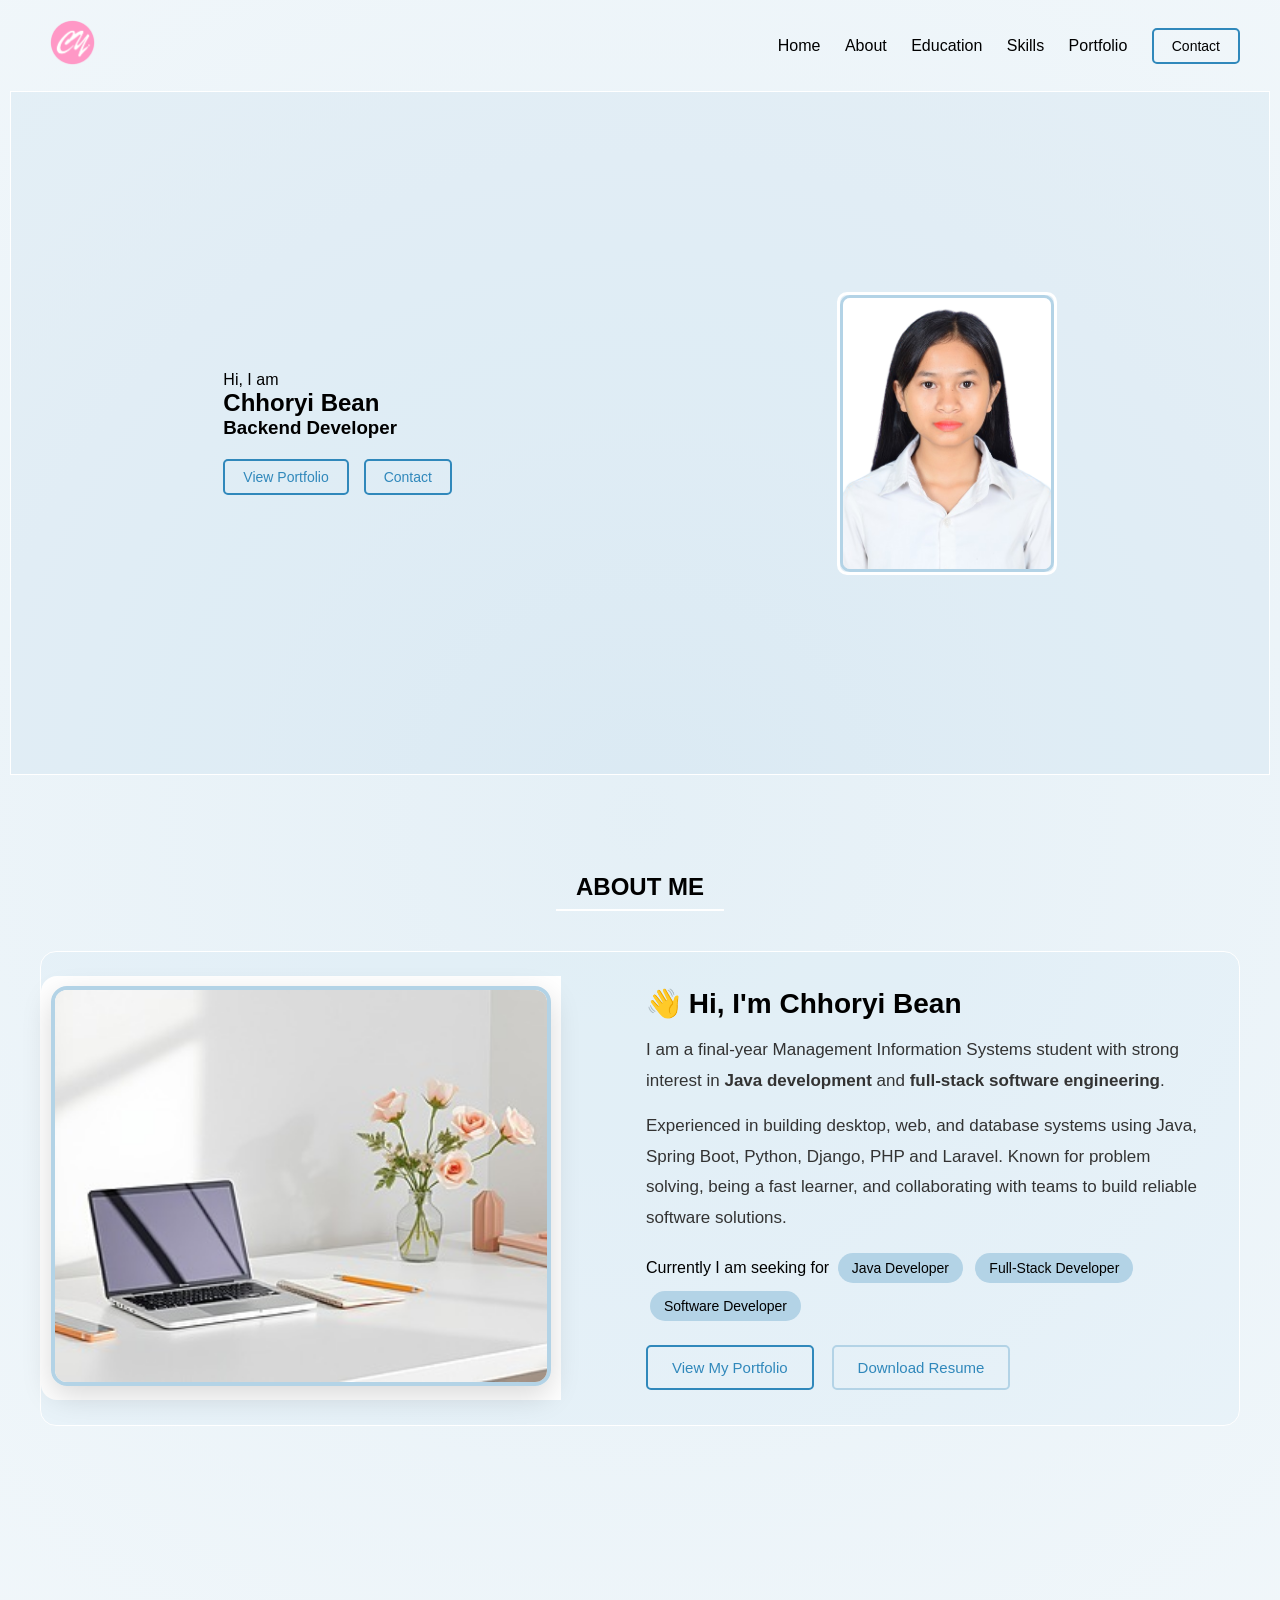
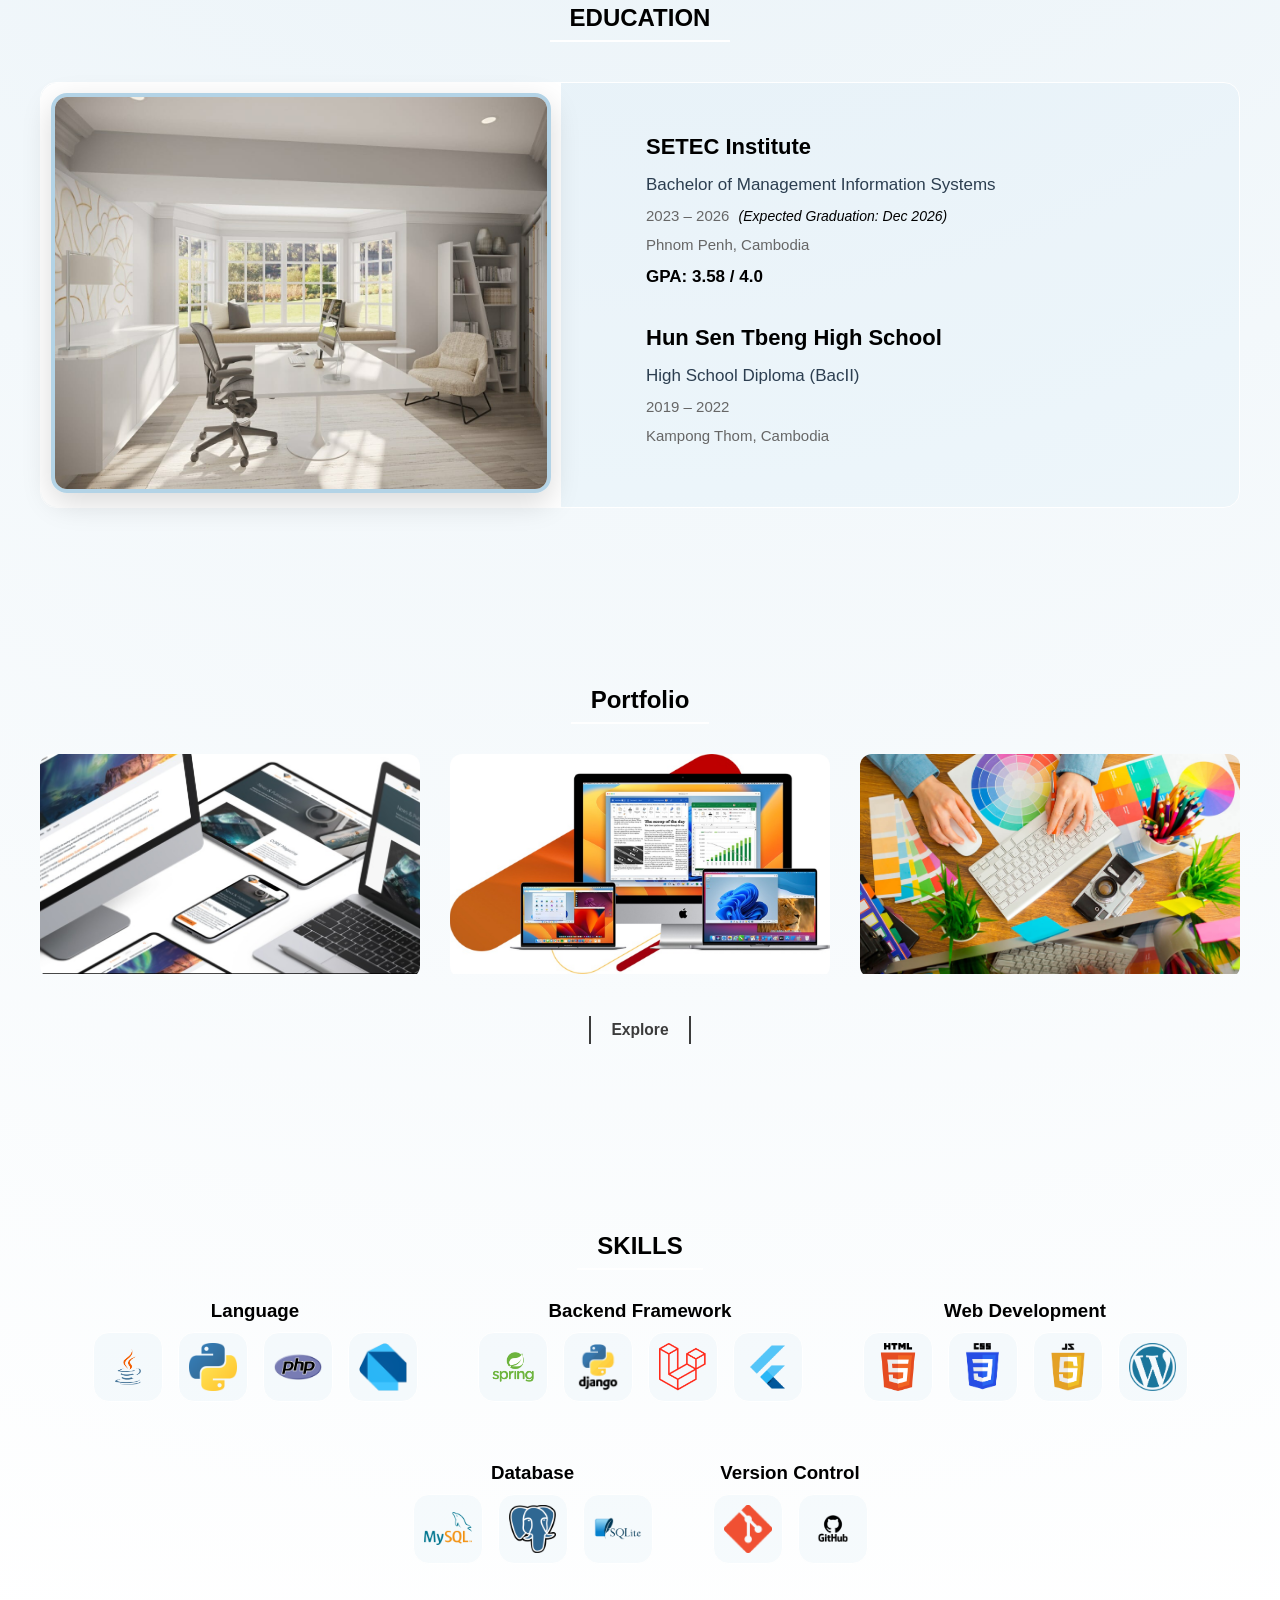
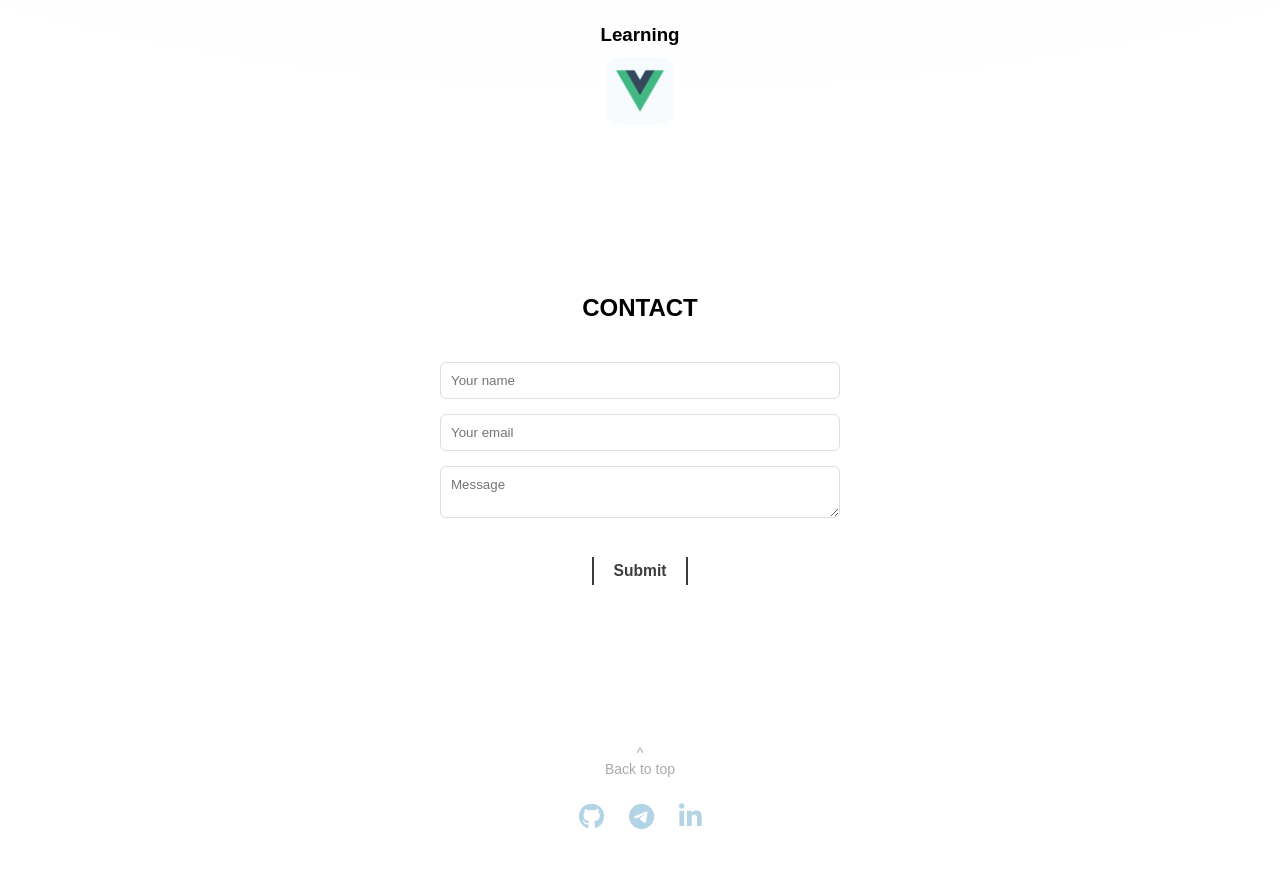
==== index.html @ 0e5c34ea "change title" ====
<!DOCTYPE html>
<html lang="en">
<head>
  <meta charset="UTF-8">
  <meta name="viewport" content="width=device-width, initial-scale=1.0">
  <title>Chhoryi Bean | Portfolio</title>
  <link rel="stylesheet" href="styles/style.css">
  <link rel="stylesheet" href="https://cdnjs.cloudflare.com/ajax/libs/font-awesome/6.5.0/css/all.min.css"/>
  <link rel="preconnect" href="https://fonts.googleapis.com">
  <link rel="preconnect" href="https://fonts.gstatic.com" crossorigin>
  <link href="https://fonts.googleapis.com/css2?family=Inter:wght@100..900&display=swap" rel="stylesheet">
  <link rel="stylesheet" href="styles/loading.css">
  
</head>
<body>
  <div id="loader-overlay">
    <img src="assets/icons/pleasewait.gif" alt="Loading..." class="loader-gif">
  </div>

  <header class="navbar">
    <h2 class="logo"><img src="assets/images/Chhoryi-Logo.png" loading="lazy" alt=""></h2>
    <nav>
      <a href="#home">Home</a>
      <a href="#about">About</a>
      <a href="#edu">Education</a>
      <a href="#skills">Skills</a>
      <a href="#portfolio">Portfolio</a>
      <a href="#contact" class="btn">Contact</a>
    </nav>
  </header>

  <section id="home" class="hero">
    <div class="hero-text">
      <p>Hi, I am</p>
      <h1>Chhoryi Bean</h1>
      <h3>Backend Developer</h3>
      <div class="hero-buttons">
        <a href="#portfolio" class="btn">View Portfolio</a>
        <a href="#contact" class="btn">Contact</a>
      </div>
    </div>

    <div class="hero-img">
      <img src="assets/images/Chhoryi.png" alt="Profile">
    </div>
  </section>

  <div class="section" id="about">
    <h2 class="section-title">ABOUT ME</h2>
    <div class="about-container">
      <div class="about-layout">
        <div class="about-photo">
          <img src="assets/images/about_me.jpg" alt="Chhoryi Bean">
        </div>

        <div class="about-intro-card">
          <div class="about-intro-content">
            <h3 class="about-greeting">👋 Hi, I'm Chhoryi Bean</h3>
          </div>

          <div class="about-description-card">
            <p class="about-text">
              I am a final-year Management Information Systems student with strong interest in
              <strong>Java development</strong> and <strong>full-stack software engineering</strong>.
            </p>

            <p class="about-text">
              Experienced in building desktop, web, and database systems using Java, Spring Boot, Python, Django, PHP and Laravel.
              Known for problem solving, being a fast learner, and collaborating with teams to build reliable software solutions.
            </p>

            <p class="about-status">
              Currently I am seeking for
              <span class="status-badge">Java Developer</span>
              <span class="status-badge">Full-Stack Developer</span>
              <span class="status-badge">Software Developer</span>
            </p>
          </div>

          <div class="about-cta">
            <div class="cta-buttons">
              <a href="#portfolio" class="btn about-btn">View My Portfolio</a>
              <a href="assets/Bean_Chhoryi.pdf" download="Chhoryi_Resume.pdf" class="btn about-btn btn-outline"> Download Resume </a>
            </div>
          </div>
        </div>

      </div>

    </div>
  </div>

  <div class="section" id="edu">
    <h2 class="section-title">EDUCATION</h2>
    <div class="edu-container">
      <div class="edu-layout">
        <div class="about-photo">
          <img src="assets/images/about.jpg" alt="Chhoryi Bean">
        </div>

        <div class="edu-intro-card">
          <div class="edu-description-card">
            <h3 class="edu-institution">SETEC Institute</h3>
            <p class="edu-degree">Bachelor of Management Information Systems</p>
            <p class="edu-dates">2023 – 2026 <span class="edu-note">(Expected Graduation: Dec 2026)</span></p>
            <p class="edu-location">Phnom Penh, Cambodia</p>
            <p class="edu-gpa">GPA: 3.58 / 4.0</p>
          </div>

          <div class="edu-description-card second-card">
            <h3 class="edu-institution">Hun Sen Tbeng High School</h3>
            <p class="edu-degree">High School Diploma (BacII)</p>
            <p class="edu-dates">2019 – 2022</p>
            <p class="edu-location">Kampong Thom, Cambodia</p>
          </div>
        </div>
      </div>
    </div>
  </div>

  <div class="section" id="portfolio">
    <h2 class="section-title">Portfolio</h2>
    <div class="work-grid">
      <a href="pages/portfolio.html" class="work-card">
        <img src="assets/images/projects/work1.jpg" alt="Project 1">
        <div class="work-overlay">
          <h3>Web Application</h3>
        </div>
      </a>

      <a href="pages/portfolio.html" class="work-card">
        <img src="assets/images/projects/work2.jpg" alt="Project 1">
        <div class="work-overlay">
          <h3>Desktop Application</h3>
        </div>
      </a>

      <a href="pages/portfolio.html" class="work-card">
        <img src="assets/images/projects/work3.jpg" alt="Project 1">
        <div class="work-overlay">
          <h3>Other</h3>
        </div>
      </a>
    </div>
    <br>
    <a href="pages/portfolio.html" style="text-decoration: none;">
      <button type="submit" class="btn-submit"><h3>Explore</h3></button>
    </a>
  </div>

  <div class="section" id="skills">
    <h2 class="section-title">SKILLS</h2>
    <div class="skills-triangle">
      <div class="skills-row top-row">
        <div class="skill-block">
          <h3>Language</h3>
          <div class="skill-icons">
            <img src="assets/logo/java.png" loading="lazy" alt="">
            <img src="assets/logo/python.png" loading="lazy" alt="">
            <img src="assets/logo/php.png" loading="lazy" alt="">
            <img src="assets/logo/dart.png" loading="lazy" alt="">
          </div>
        </div>
        
        <div class="skill-block">
          <h3>Backend Framework</h3>
          <div class="skill-icons">
            <img src="assets/logo/spring.png" loading="lazy" alt="">
            <img src="assets/logo/django-logo.png" loading="lazy" alt="">
            <img src="assets/logo/laravel.png" loading="lazy" alt="">
            <img src="assets/logo/flutter.png" loading="lazy" alt="">
          </div>
        </div>
        <div class="skill-block">
          <h3>Web Development</h3>
          <div class="skill-icons">
            <img src="assets/logo/html.png" loading="lazy" alt="">
            <img src="assets/logo/css.png" loading="lazy" alt="">
            <img src="assets/logo/js.png" loading="lazy" alt="">
            <img src="assets/logo/WordPress.png" loading="lazy" alt="">
          </div>
        </div>
      </div>

      <!-- Bottom row -->
      <div class="skills-row bottom-row">
        <div class="skill-block">
          <h3>Database</h3>
          <div class="skill-icons">
            <img src="assets/logo/mysql.png" loading="lazy" alt="">
            <img src="assets/logo/postgresql.png" loading="lazy" alt="">
            <img src="assets/logo/sqllite.png" loading="lazy" alt="">
          </div>
        </div>
        <div class="skill-block">
          <h3>Version Control</h3>
          <div class="skill-icons">
            <img src="assets/logo/git.png" loading="lazy" alt="">
            <img src="assets/logo/GitHub-Logo.png" loading="lazy" alt="">
          </div>
        </div>
      </div>

      <!-- Learning row -->
      <div class="skills-row learning-row">
        <div class="skill-block">
          <h3>Learning</h3>
          <div class="skill-icons">
            <img src="assets/logo/vue.png" alt="Learning">
          </div>
        </div>
      </div>
    </div>
  </div>


  <div class="section" id="contact">
    <h2 class="section-title">CONTACT</h2>
    <form class="contact-form" 
      action="https://formspree.io/f/mvzwzayz"
      method="POST">

      <input type="text" name="name" placeholder="Your name" required>

      <input type="email" name="email" placeholder="Your email" required>

      <textarea name="message" placeholder="Message" required></textarea>

      <button type="submit" class="btn-submit"><h3>Submit</h3></button>

    </form>
  </div>


  <footer class="footer">
    <a href="#home" class="back-top">
      ^ <br>
      <span>Back to top</span>
    </a>
    <div class="socials">
      <a href="https://github.com/beanchhoryi" target="_blank"><i class="fab fa-github"></i></a>
      <a href="https://t.me/chhoryi_bean" target="_blank"><i class="fab fa-telegram"></i></a>
      <a href="https://www.linkedin.com/in/bean-chhoryi-962035348/" target="_blank"><i class="fab fa-linkedin-in"></i></a>
    </div>
  </footer>

<script src="scripts/script.js"></script>
<script src="scripts/loading.js"></script>
</body>
</html>
---- styles/style.css ----
* {
  margin: 0;
  padding: 0;
  box-sizing: border-box;
  font-family: Arial, sans-serif;
}

body {
  background:
    radial-gradient(
    circle at 50% 20%,
    rgba(179,211,230,0.35) 0%,
    rgba(179,211,230,0.15) 40%,
    white 75%
  );
  color: black;
}

html {
  scroll-behavior: smooth;
}

.logo img{
  margin: 10px;
  width: 45px;
}

.navbar {
  display: flex;
  justify-content: space-between;
  padding: 10px 40px;
  align-items: center;
  padding-bottom: 0px;
}

.navbar a {
  margin-left: 20px;
  color: black; 
  text-decoration: none;
  font-weight: 500;
}

.btn {
  border: 1px solid #b3d3e6;
  padding: 6px 14px;
  color: #4e9ac6;
}

.btn:hover{
  background:#b3d3e6;
  color:white;
}

.hero {
  display: flex;
  justify-content: space-around;
  align-items: center;
  height: 76vh;
  background: #b3d3e6;
  margin: 10px;
  padding: 20px;
  background: rgba(179, 211, 230, 0.2);
  border: 1px solid white;
}

.hero-buttons{
  margin-top: 20px;
  display: flex;
  gap: 15px;
  align-items: center;
}

.btn{
  border: 2px solid #3088bb;
  color: #3088bb;
  padding: 8px 18px;
  text-decoration: none;
  border-radius: 5px;
  display: inline-block;
  font-size: 14px;
  transition: 0.25s;
}

.btn:hover{
  background: #3088bb;
  color: white;
}

.hero-img {
  width: 220px;
  height: 283px;
  border: 3px solid white;
  border-radius: 10px;
  overflow: hidden;
}

.hero-img img {
  width: 100%;
  height: 100%;
  border-radius: 10px;
  border: 3px solid #b3d3e6;
  object-fit: cover;
}

.section {
  padding: 80px 40px;
  text-align: center;
  color: black;
}

.section-title {
  border-bottom: 2px solid white;
  display: inline-block;
  padding: 8px 20px;
  margin-bottom: 30px;
}

.section-text {
  font-size: 20px;
  font-family: 'Inter', sans-serif;
  line-height: 1.8;
  word-spacing: 4px;
  margin-top: 30px;
  margin-bottom: 30px;
}



/*  ================================================= Portfolio Section ========================================== */

.work-grid {
  display: grid;
  grid-template-columns: repeat(3, 1fr);
  gap: 30px;
}

.work-card {
  position: relative;
  overflow: hidden;
  border-radius: 12px;
  cursor: pointer;
  display: block;
  text-decoration: none;
  color: inherit;
}

.work-card img {
  width: 100%;
  height: 220px;
  object-fit: cover;
  transition: opacity 0.3s ease;
}

.work-overlay {
  position: absolute;
  inset: 0;
  background: rgba(0, 0, 0, 0.55);
  display: flex;
  align-items: center;
  justify-content: center;
  opacity: 0;
  transition: opacity 0.3s ease;
}

.work-overlay h3 {
  color: #fff;
  font-size: 20px;
  letter-spacing: 1px;
}

.work-card:hover img {
  opacity: 0.4;
}

.work-card:hover .work-overlay {
  opacity: 1;
}

@media (max-width: 768px) {
  .work-grid {
    grid-template-columns: 1fr;
  }
}



/* ============================================= Skill Section ====================================== */

.skills-triangle {
  display: flex;
  flex-direction: column;
  align-items: center;
  gap: 60px;
}

.skills-row {
  display: flex;
  justify-content: center;
  gap: 60px;
}

.skill-block {
  display: flex;
  flex-direction: column;
  align-items: center;
}

.skill-block h4 {
  margin-bottom: 10px;
}

.skill-icons {
  display: flex;
  gap: 15px;
  justify-content: center;
}

.skill-icons img {
  width: 70px;
  height: 70px;
  object-fit: contain;
  padding: 10px;
  background: rgba(179, 211, 230, 0.1);
  border-radius: 16px;
  border: 1px solid white;
  margin-top: 10px;
}



/* =============================================== Contact Section ======================================*/

.contact-form {
  max-width: 400px;
  margin-left: 0;
  text-align: center;
  margin: auto;
}

.contact-form input,
.contact-form textarea {
  width: 100%;
  margin-bottom: 15px;
  padding: 10px;
  border: 1px solid #ddd;
  border-radius: 6px;
}

.btn-submit{
  border-left: 2px solid rgb(60, 60, 60);
  border-right: 2px solid rgb(60, 60, 60);
  padding: 5px 20px;
  margin: 20px auto;
  display: block;
}

button{
  color: rgb(60, 60, 60);
  border: none;
  background-color: transparent;
  cursor: pointer;
}



/* ========================================== Footer Section ===================================== */

.footer {
  padding: 60px 20px;
  text-align: center;
  background: transparent;
  display: flex;
  flex-direction: column;
  align-items: center;
  gap: 25px;
}

.back-top {
  color: #aaa;
  text-decoration: none;
  font-size: 14px;
}

.socials {
  display: flex;
  gap: 25px;
}

.socials a {
  color: #b3d3e6;
  font-size: 26px;
  transition: color 0.3s ease;
}

.socials a:hover {
  color: #007bff;
}

/* MOBILE */
@media (max-width: 768px){

  .navbar{
    flex-direction: column;
    gap: 10px;
  }

  .navbar nav{
    display:flex;
    flex-wrap:wrap;
    justify-content:center;
    gap:10px;
  }

  .hero{
    flex-direction: column;
    text-align: center;
    height: auto;
    gap: 30px;
  }

  .hero-img{
    width: 180px;
    height: 230px;
  }

  .hero-buttons{
    justify-content:center;
  }

  .section{
    padding:60px 20px;
  }

  .skills-row{
    flex-direction: column;
    gap:40px;
  }

  .skill-icons img{
    width:55px;
    height:55px;
  }

  .work-grid{
    grid-template-columns: 1fr;
  }

}




/* =================================================== About Section ===================================== */
.about-layout{
  display:flex;
  align-items:center;
  justify-content:space-around;
  gap:50px;
  width:100%;
  margin:10px auto;
  background: rgba(179, 211, 230, 0.1);
  border-radius: 16px;
  border: 1px solid white;
}

.about-photo{
  padding: 10px;
  background-color: white;
  border-radius: 16px 0 0 16px;
}

.about-photo img{
  width:500px;
  height:400px;
  object-fit:cover;
  border-radius:16px;
  border:4px solid #b3d3e6;
  box-shadow:0 10px 30px rgba(0,0,0,0.15);
}

.about-intro-card{
  padding:35px;
  width:100%;
  text-align:left;
}

.about-greeting{
  font-size:28px;
  font-weight:600;
  margin-bottom:15px;
}

.about-text{
  font-size:17px;
  line-height:1.8;
  margin-bottom:15px;
  color:#333;
}

.about-status{
  font-size:16px;
  margin-top:10px;
}

.status-badge{
  display:inline-block;
  background:#b3d3e6;
  color:black;
  padding:7px 14px;
  border-radius:20px;
  font-size:14px;
  margin:4px;
}

.cta-buttons{
  margin-top:20px;
  display:flex;
  gap:18px;
}

.about-btn{
  padding:12px 24px;
  font-size:15px;
}

.btn-outline{
  background:transparent;
  border:2px solid #b3d3e6;
}

@media (max-width:768px){

  .about-layout{
    flex-direction:column;
  }

  .about-photo{
    display:none;
  }

  .about-intro-card{
    padding:35px;
    max-width:650px;
  }
}



/* ============================================ Education ===================================== */
.edu-layout {
  display: flex;
  align-items: center;
  justify-content: space-around;
  gap: 50px;
  width: 100%;
  margin: 10px auto;
  background: rgba(179, 211, 230, 0.1);
  border-radius: 16px;
  border: 1px solid white;
}

.edu-intro-card {
  padding: 35px;
  width: 100%;
  text-align: left;
}

.edu-description-card {
  margin-bottom: 35px;
}

.edu-description-card.second-card {
  margin-bottom: 0;
}

.edu-institution {
  color:  black;
  font-size: 22px;
  margin-bottom: 12px;
  font-weight: 600;
}

.edu-degree {
  font-size: 17px;
  font-weight: 500;
  color: #2c3e50;
  margin-bottom: 8px;
  line-height: 1.5;
}

.edu-dates {
  font-size: 15px;
  color: #666;
  margin-bottom: 6px;
  line-height: 1.5;
}

.edu-note {
  color: black;
  font-style: italic;
  font-size: 14px;
  margin-left: 5px;
}

.edu-location {
  font-size: 15px;
  color: #666;
  margin-bottom: 8px;
  line-height: 1.5;
}

.edu-gpa {
  font-size: 17px;
  font-weight: 600;
  color: black;
  margin-bottom: 0;
  line-height: 1.5;
}
---- styles/loading.css ----
#loader-overlay{
  position: fixed;
  top: 0;
  left: 0;
  width: 100%;
  height: 100%;
  background: rgba(0,0,0,0.4);
  backdrop-filter: blur(3px);
  display: flex;
  justify-content: center;
  align-items: center;
  z-index: 9999;
  transition: opacity 0.5s ease;
}

.loader-gif{
  width: 240px;
  mix-blend-mode: multiply;
}
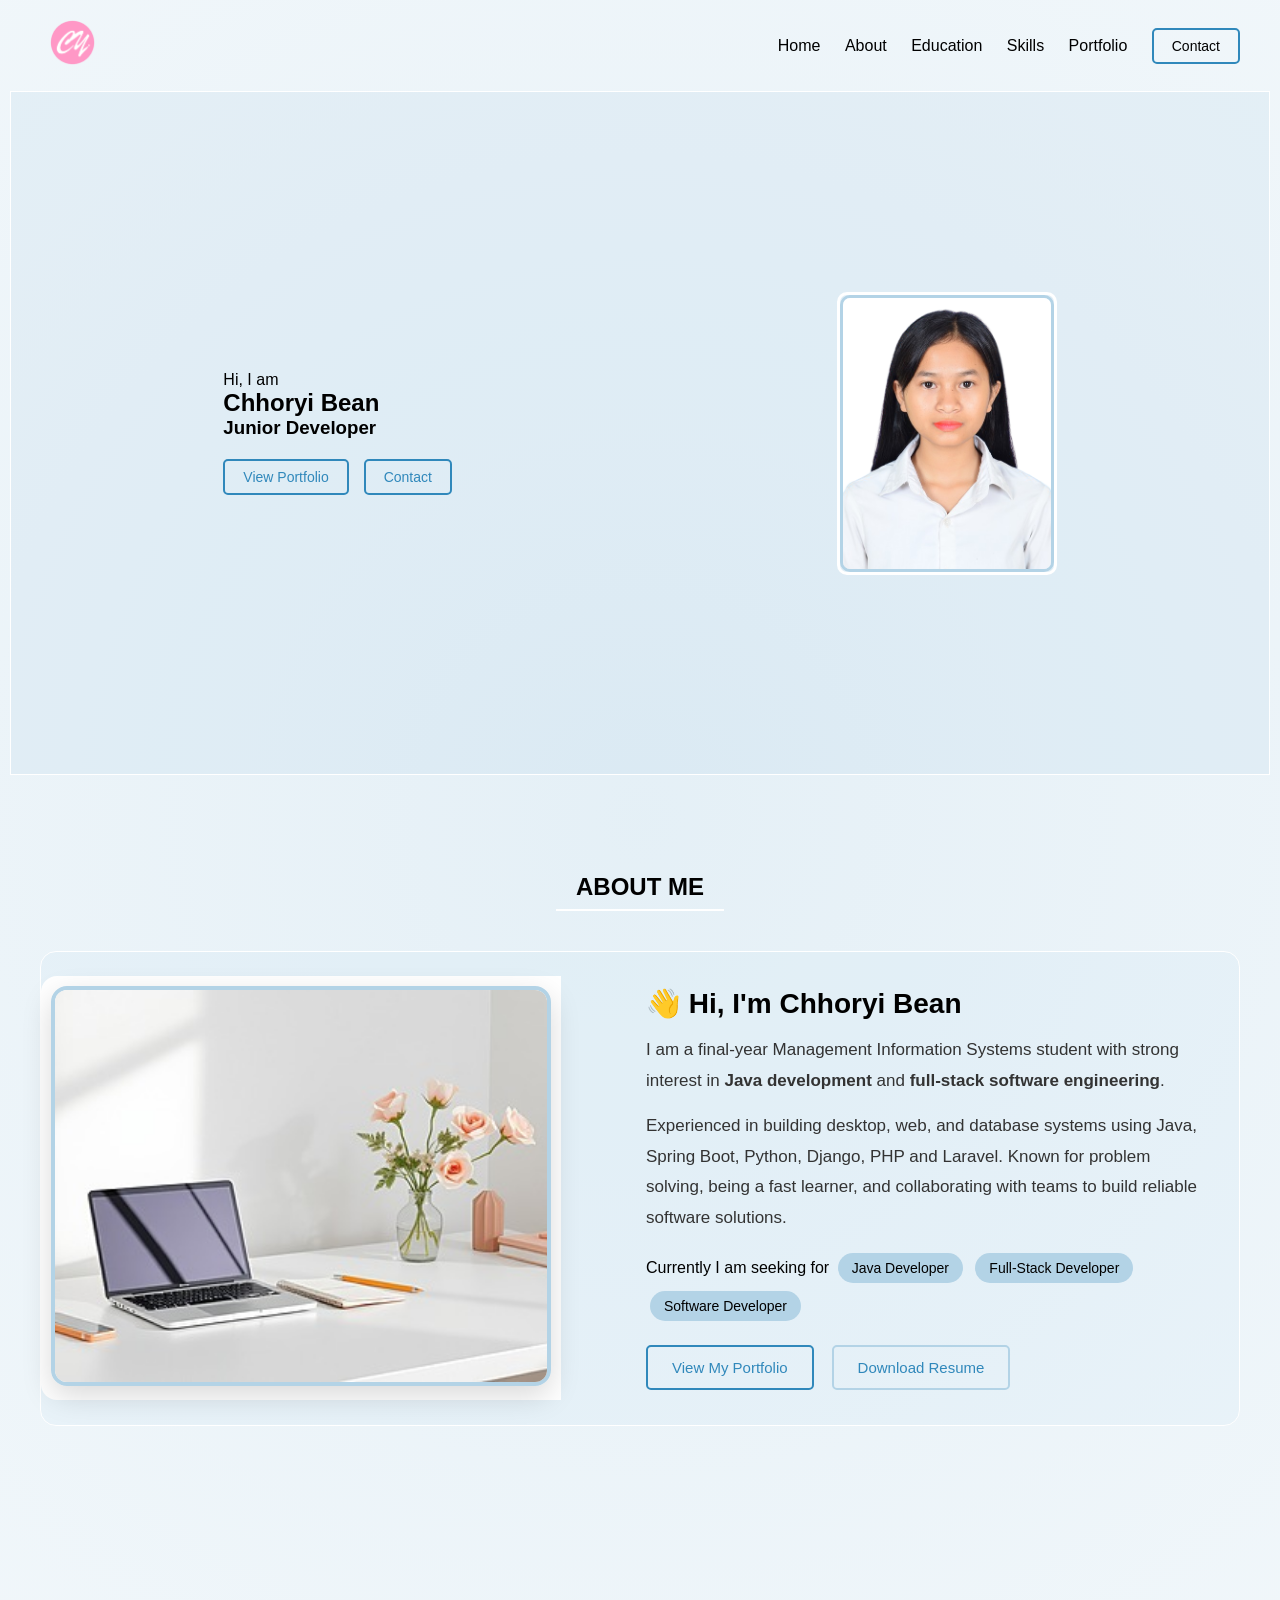
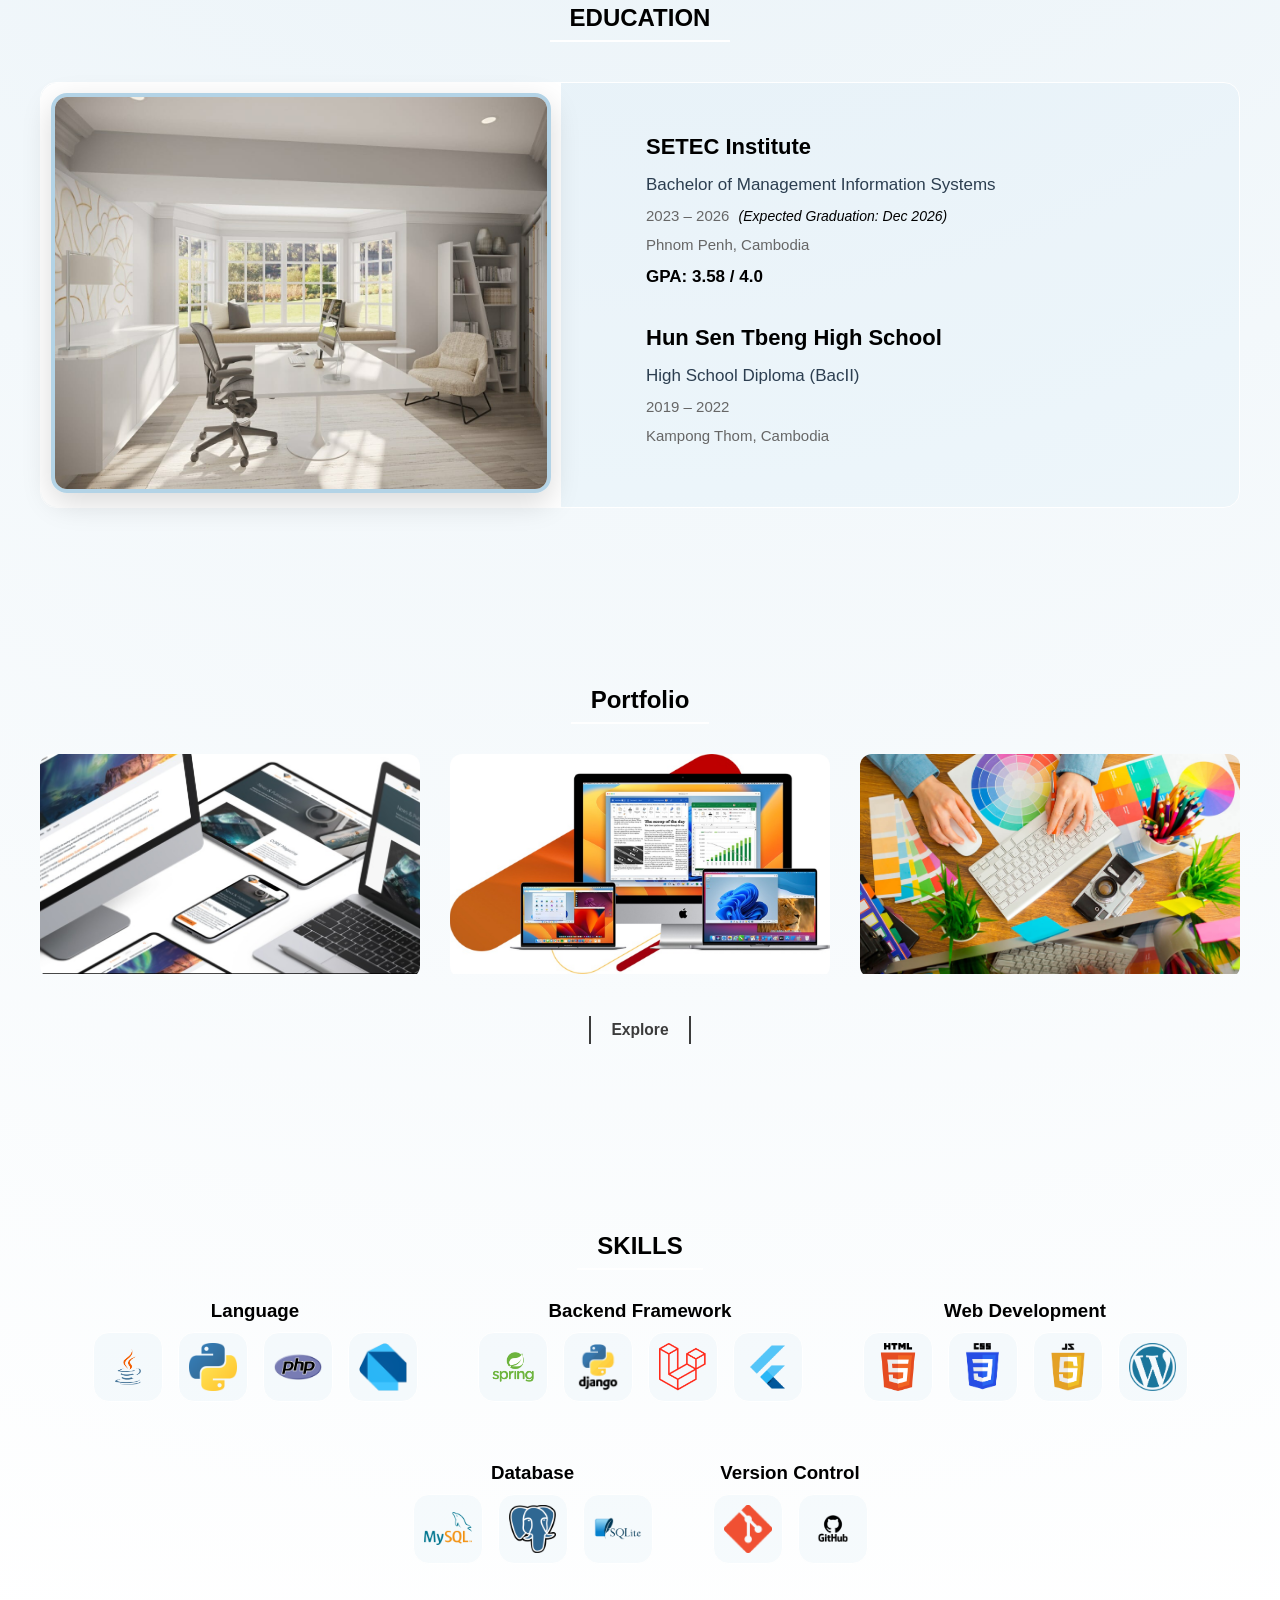
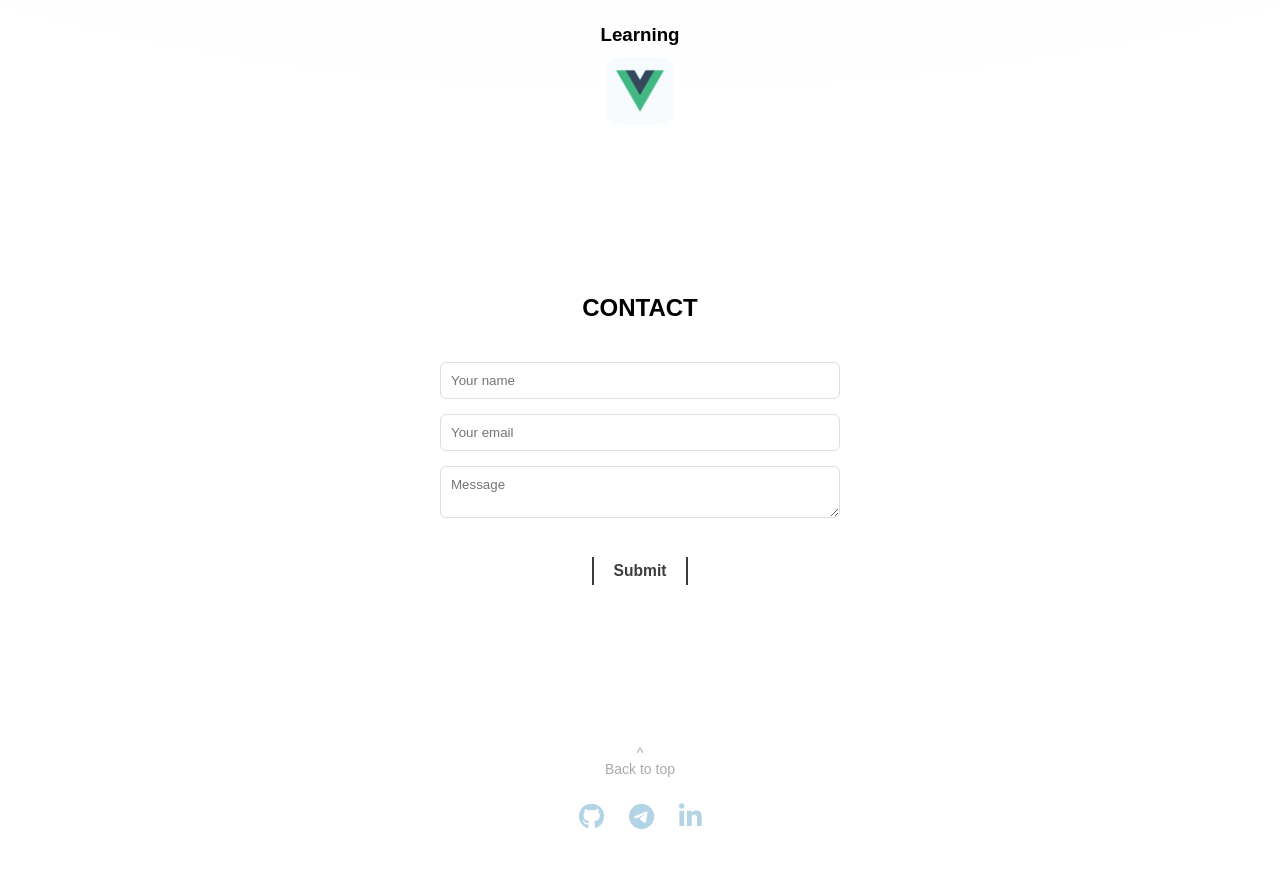
==== commit 10c179fe: "change title 002" ====
--- a/index.html
+++ b/index.html
@@ -33,7 +33,7 @@
     <div class="hero-text">
       <p>Hi, I am</p>
       <h1>Chhoryi Bean</h1>
-      <h3>Backend Developer</h3>
+      <h3>Junior Developer</h3>
       <div class="hero-buttons">
         <a href="#portfolio" class="btn">View Portfolio</a>
         <a href="#contact" class="btn">Contact</a>
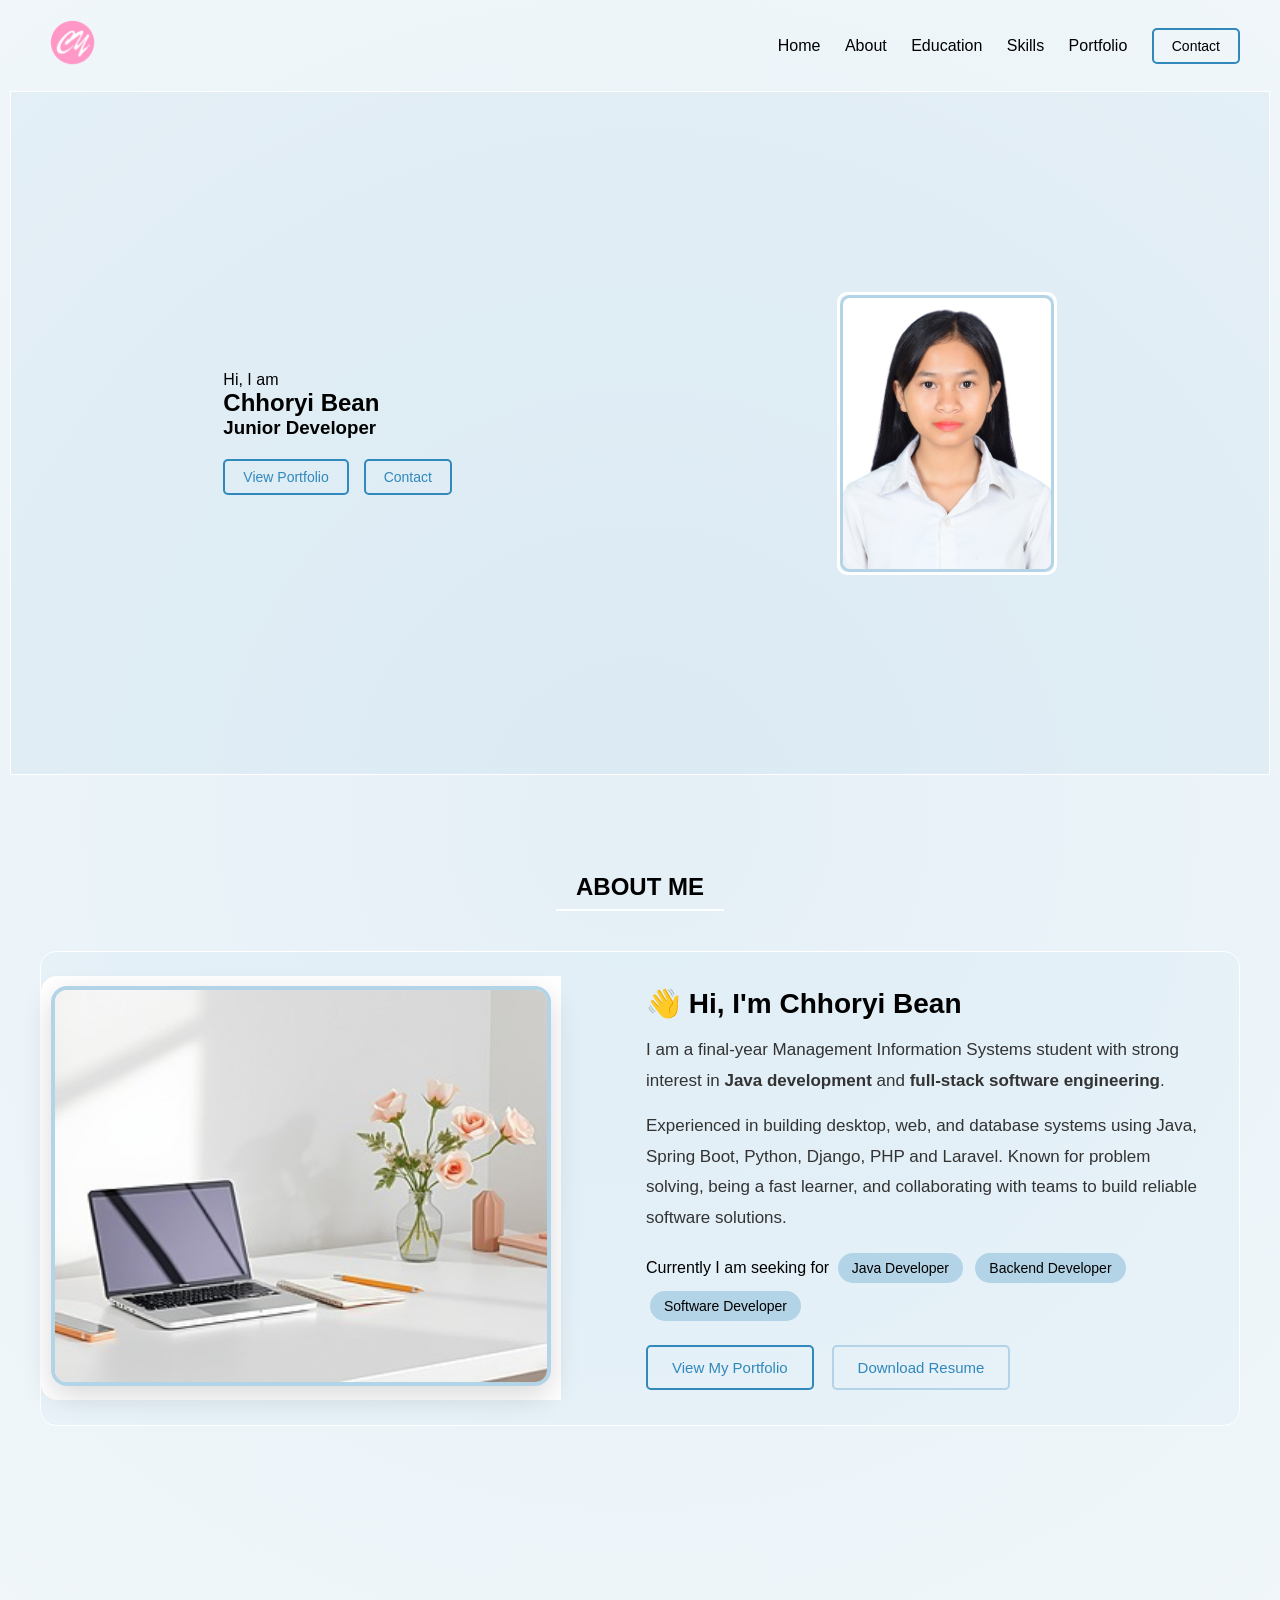
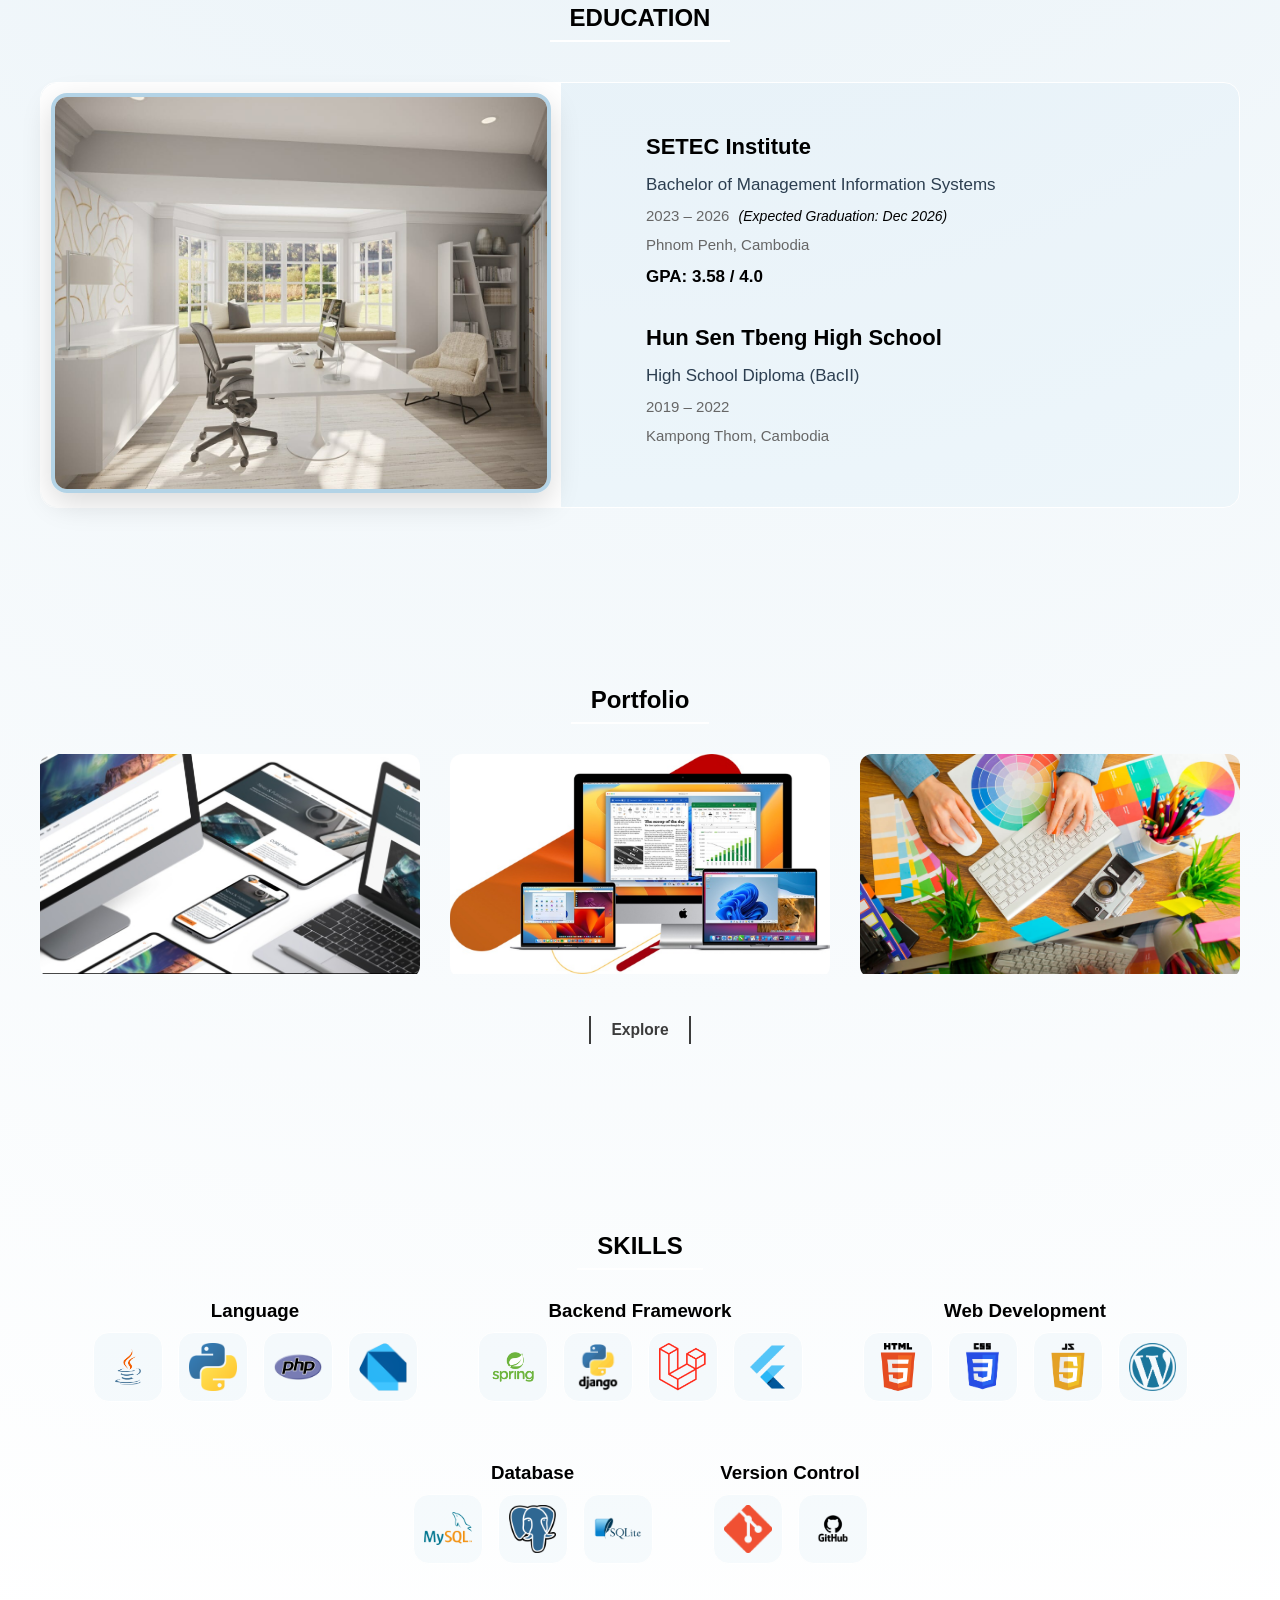
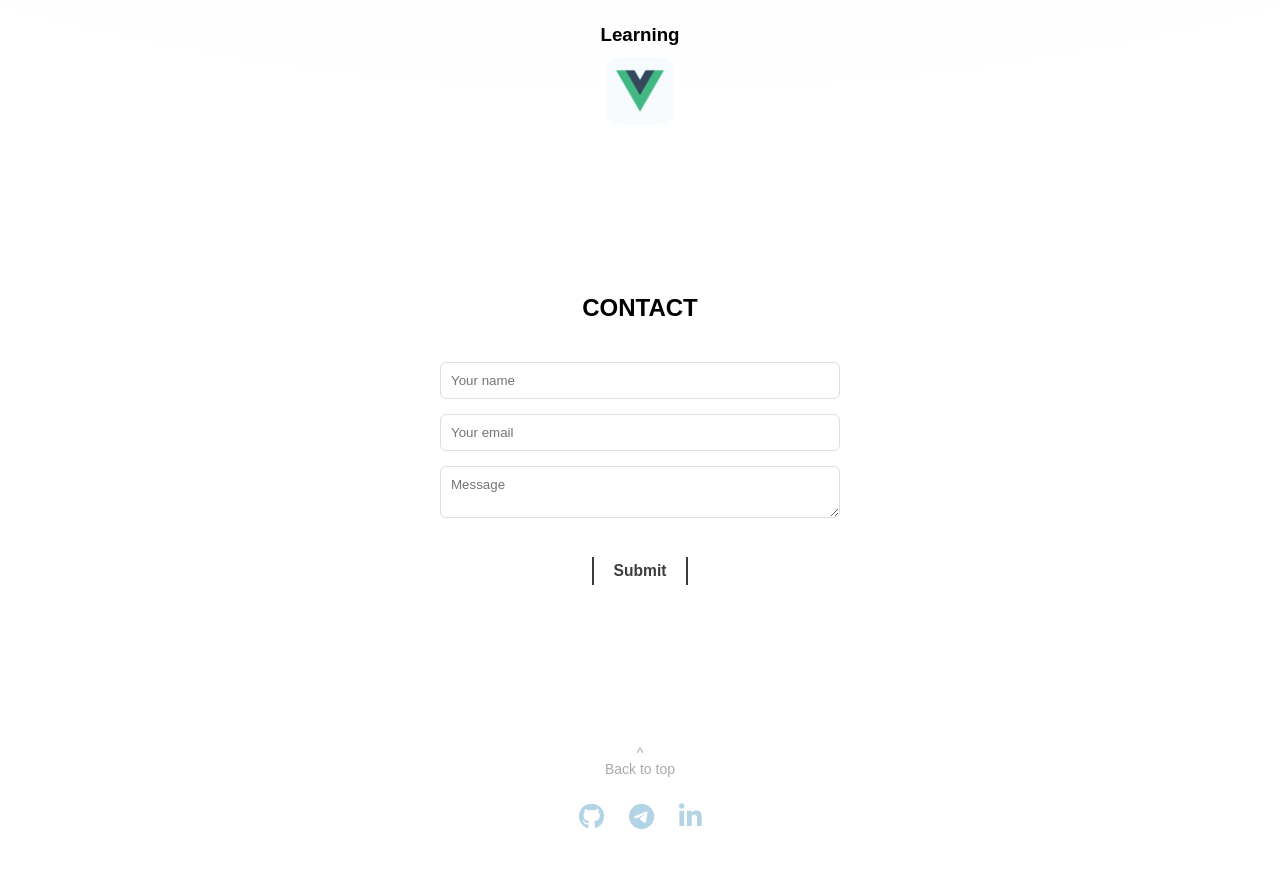
==== commit fd215afe: "change title 004" ====
--- a/index.html
+++ b/index.html
@@ -72,7 +72,7 @@
             <p class="about-status">
               Currently I am seeking for
               <span class="status-badge">Java Developer</span>
-              <span class="status-badge">Full-Stack Developer</span>
+              <span class="status-badge">Backend Developer</span>
               <span class="status-badge">Software Developer</span>
             </p>
           </div>
@@ -80,7 +80,7 @@
           <div class="about-cta">
             <div class="cta-buttons">
               <a href="#portfolio" class="btn about-btn">View My Portfolio</a>
-              <a href="assets/Bean_Chhoryi.pdf" download="Chhoryi_Resume.pdf" class="btn about-btn btn-outline"> Download Resume </a>
+              <a href="assets/Bean-Chhoryi.pdf" download="Chhoryi_Resume.pdf" class="btn about-btn btn-outline"> Download Resume </a>
             </div>
           </div>
         </div>
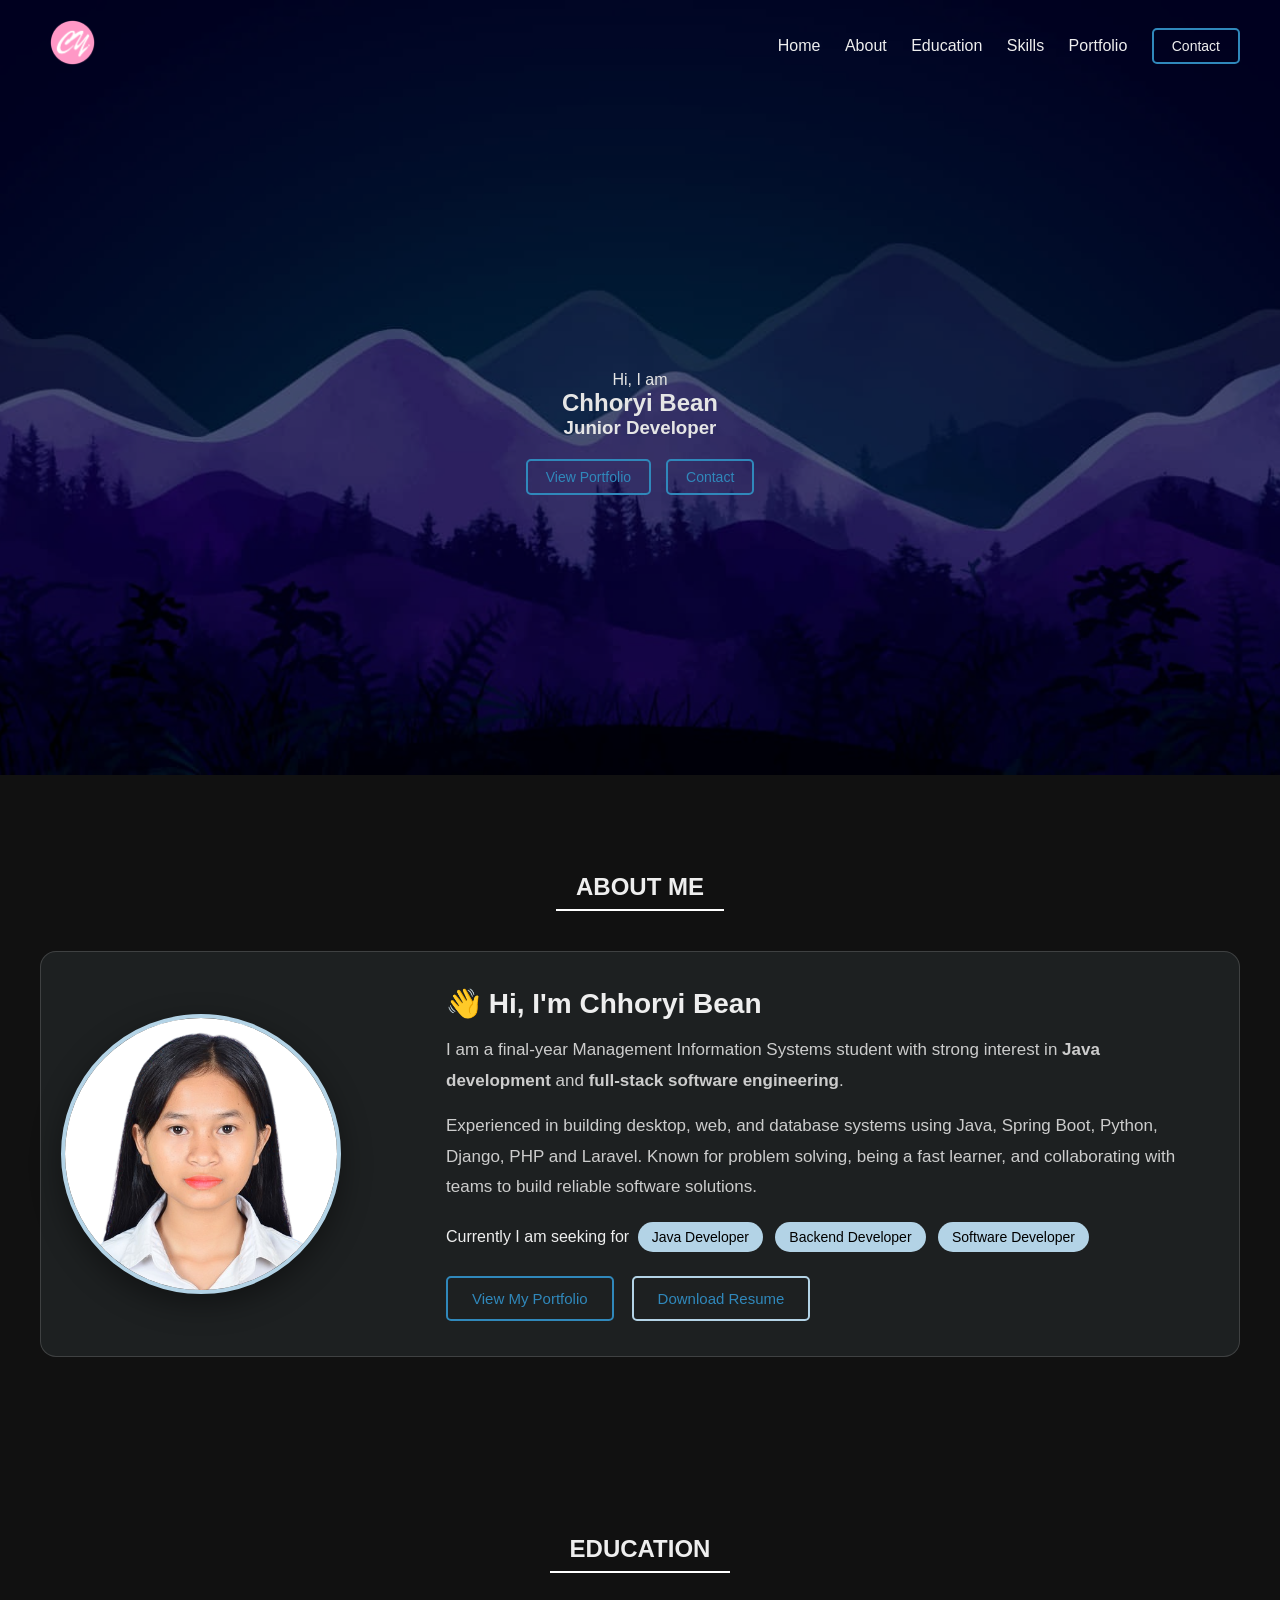
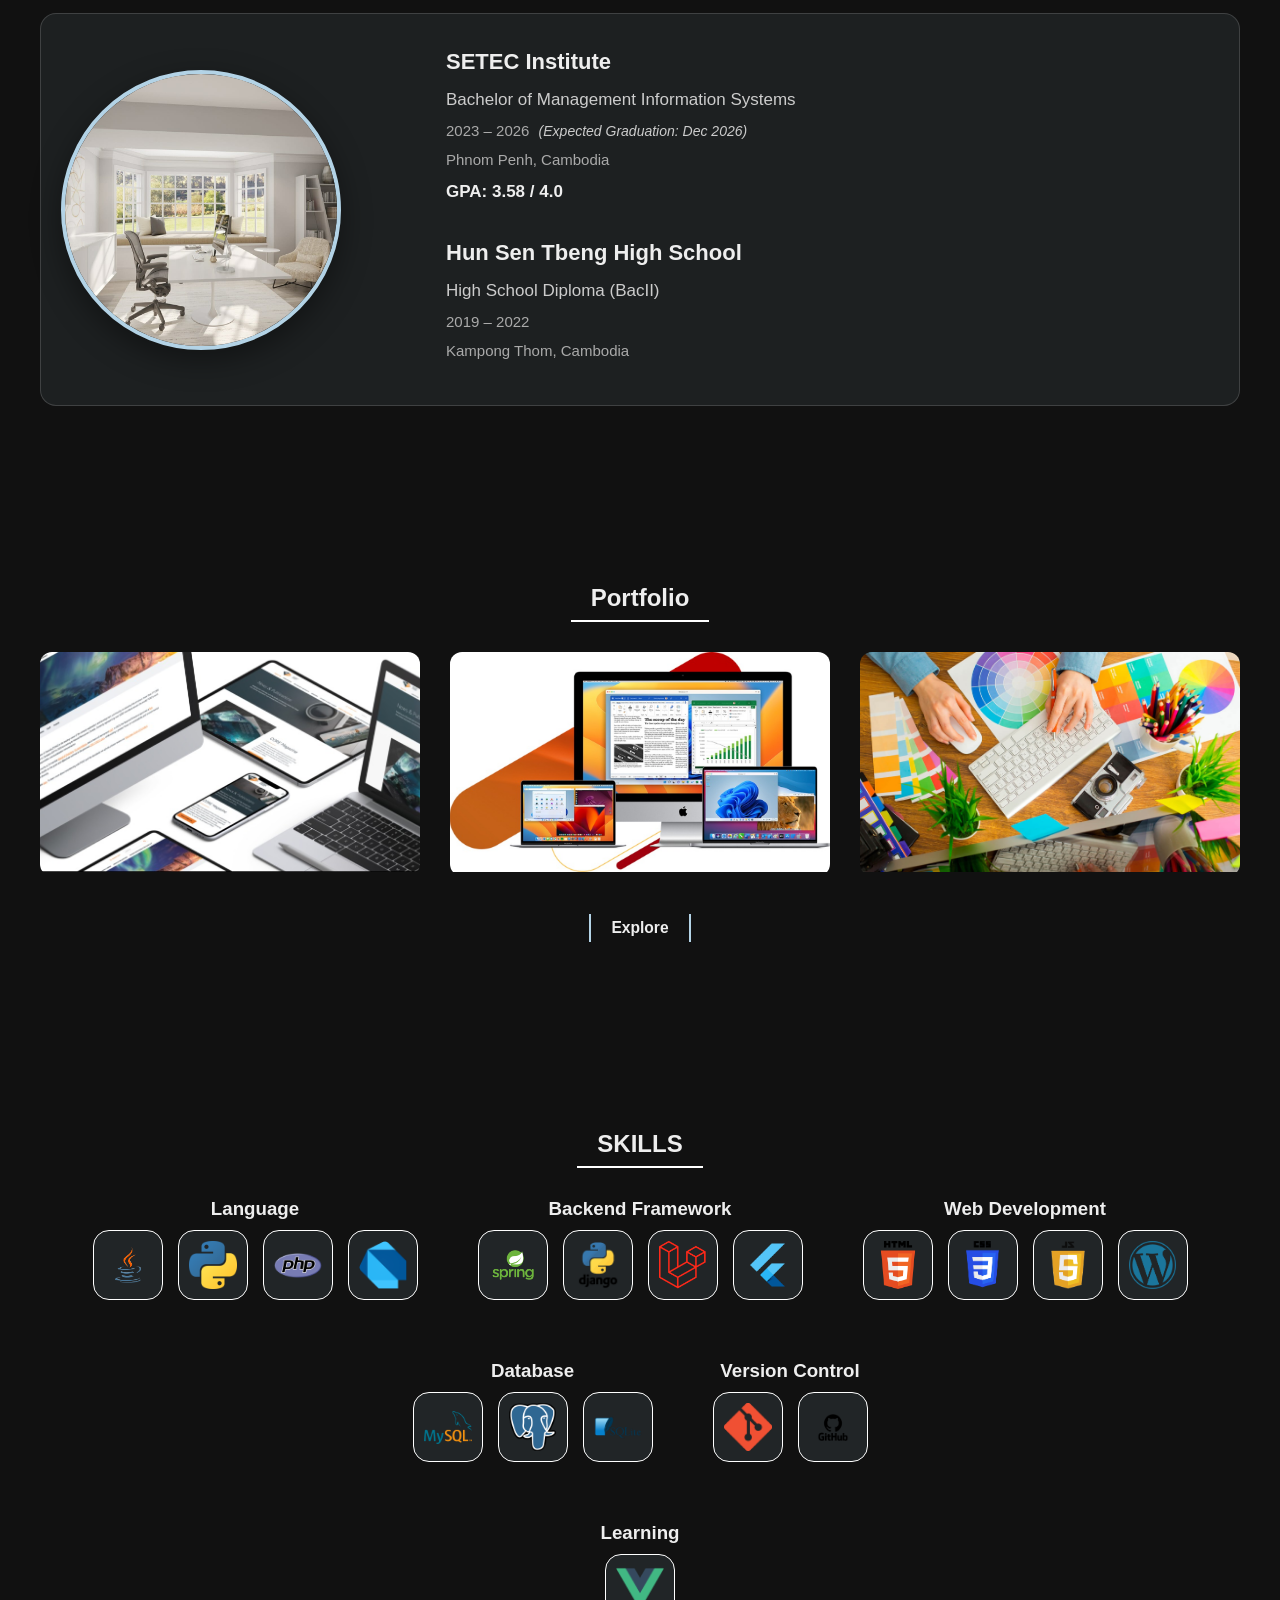
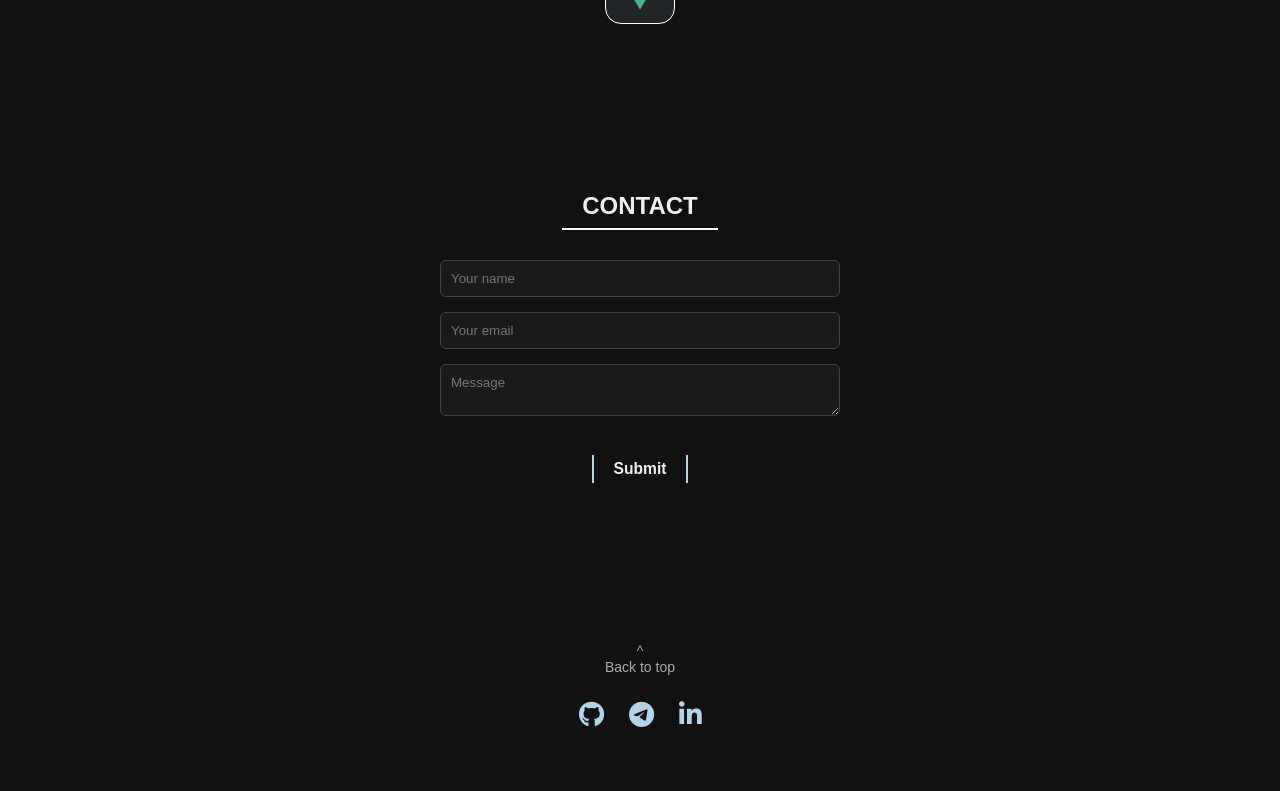
==== commit 039a96b6: "update homepage, modify cv" ====
--- a/index.html
+++ b/index.html
@@ -17,40 +17,38 @@
     <img src="assets/icons/pleasewait.gif" alt="Loading..." class="loader-gif">
   </div>
 
-  <header class="navbar">
-    <h2 class="logo"><img src="assets/images/Chhoryi-Logo.png" loading="lazy" alt=""></h2>
-    <nav>
-      <a href="#home">Home</a>
-      <a href="#about">About</a>
-      <a href="#edu">Education</a>
-      <a href="#skills">Skills</a>
-      <a href="#portfolio">Portfolio</a>
-      <a href="#contact" class="btn">Contact</a>
-    </nav>
-  </header>
-
-  <section id="home" class="hero">
-    <div class="hero-text">
-      <p>Hi, I am</p>
-      <h1>Chhoryi Bean</h1>
-      <h3>Junior Developer</h3>
-      <div class="hero-buttons">
-        <a href="#portfolio" class="btn">View Portfolio</a>
+  <div class="home-banner">
+    <header class="navbar">
+      <h2 class="logo"><img src="assets/images/Chhoryi-Logo.png" loading="lazy" alt=""></h2>
+      <nav>
+        <a href="#home">Home</a>
+        <a href="#about">About</a>
+        <a href="#edu">Education</a>
+        <a href="#skills">Skills</a>
+        <a href="#portfolio">Portfolio</a>
         <a href="#contact" class="btn">Contact</a>
-      </div>
-    </div>
-
-    <div class="hero-img">
-      <img src="assets/images/Chhoryi.png" alt="Profile">
-    </div>
-  </section>
+      </nav>
+    </header>
+
+    <section id="home" class="hero">
+      <div class="hero-text">
+        <p>Hi, I am</p>
+        <h1>Chhoryi Bean</h1>
+        <h3>Junior Developer</h3>
+        <div class="hero-buttons">
+          <a href="#portfolio" class="btn">View Portfolio</a>
+          <a href="#contact" class="btn">Contact</a>
+        </div>
+      </div>
+    </section>
+  </div>
 
   <div class="section" id="about">
     <h2 class="section-title">ABOUT ME</h2>
     <div class="about-container">
       <div class="about-layout">
         <div class="about-photo">
-          <img src="assets/images/about_me.jpg" alt="Chhoryi Bean">
+          <img src="assets/images/Chhoryi.png" alt="Chhoryi Bean">
         </div>
 
         <div class="about-intro-card">
@@ -80,7 +78,7 @@
           <div class="about-cta">
             <div class="cta-buttons">
               <a href="#portfolio" class="btn about-btn">View My Portfolio</a>
-              <a href="assets/Bean-Chhoryi.pdf" download="Chhoryi_Resume.pdf" class="btn about-btn btn-outline"> Download Resume </a>
+              <a href="assets/Bean_Chhoryi.pdf" download="Bean_Chhoryi.pdf" class="btn about-btn btn-outline"> Download Resume </a>
             </div>
           </div>
         </div>
--- a/styles/style.css
+++ b/styles/style.css
@@ -6,14 +6,8 @@
 }
 
 body {
-  background:
-    radial-gradient(
-    circle at 50% 20%,
-    rgba(179,211,230,0.35) 0%,
-    rgba(179,211,230,0.15) 40%,
-    white 75%
-  );
-  color: black;
+  background: #111;
+  color: rgba(229, 229, 229, 1);
 }
 
 html {
@@ -35,7 +29,7 @@
 
 .navbar a {
   margin-left: 20px;
-  color: black; 
+  color: #eee; 
   text-decoration: none;
   font-weight: 500;
 }
@@ -51,16 +45,36 @@
   color:white;
 }
 
+.home-banner {
+  position: relative;
+  background: url('../assets/images/cover.jpg') center/cover no-repeat;
+}
+
+.home-banner::before {
+  content: "";
+  position: absolute;
+  inset: 0;
+  background: rgba(0, 0, 0, 0.5);
+  pointer-events: none;
+}
+
+.home-banner .navbar,
+.home-banner .hero {
+  position: relative;
+  z-index: 1;
+}
+
 .hero {
   display: flex;
-  justify-content: space-around;
+  justify-content: center;
   align-items: center;
   height: 76vh;
-  background: #b3d3e6;
   margin: 10px;
   padding: 20px;
-  background: rgba(179, 211, 230, 0.2);
-  border: 1px solid white;
+}
+
+.hero-text {
+  text-align: center;
 }
 
 .hero-buttons{
@@ -68,6 +82,7 @@
   display: flex;
   gap: 15px;
   align-items: center;
+  justify-content: center;
 }
 
 .btn{
@@ -86,26 +101,10 @@
   color: white;
 }
 
-.hero-img {
-  width: 220px;
-  height: 283px;
-  border: 3px solid white;
-  border-radius: 10px;
-  overflow: hidden;
-}
-
-.hero-img img {
-  width: 100%;
-  height: 100%;
-  border-radius: 10px;
-  border: 3px solid #b3d3e6;
-  object-fit: cover;
-}
-
 .section {
   padding: 80px 40px;
   text-align: center;
-  color: black;
+  color: #eee;
 }
 
 .section-title {
@@ -242,20 +241,22 @@
   width: 100%;
   margin-bottom: 15px;
   padding: 10px;
-  border: 1px solid #ddd;
+  border: 1px solid #444;
   border-radius: 6px;
+  background: #1a1a1a;
+  color: #eee;
 }
 
 .btn-submit{
-  border-left: 2px solid rgb(60, 60, 60);
-  border-right: 2px solid rgb(60, 60, 60);
+  border-left: 2px solid #b3d3e6;
+  border-right: 2px solid #b3d3e6;
   padding: 5px 20px;
   margin: 20px auto;
   display: block;
 }
 
 button{
-  color: rgb(60, 60, 60);
+  color: #eee;
   border: none;
   background-color: transparent;
   cursor: pointer;
@@ -358,24 +359,26 @@
   gap:50px;
   width:100%;
   margin:10px auto;
-  background: rgba(179, 211, 230, 0.1);
+  background: rgba(179, 211, 230, 0.08);
   border-radius: 16px;
-  border: 1px solid white;
+  border: 1px solid rgba(255, 255, 255, 0.15);
 }
 
 .about-photo{
-  padding: 10px;
-  background-color: white;
-  border-radius: 16px 0 0 16px;
+  padding: 20px;
+  display: flex;
+  align-items: center;
+  justify-content: center;
 }
 
 .about-photo img{
-  width:500px;
-  height:400px;
+  width:280px;
+  height:280px;
   object-fit:cover;
-  border-radius:16px;
+  object-position: top center;
+  border-radius:50%;
   border:4px solid #b3d3e6;
-  box-shadow:0 10px 30px rgba(0,0,0,0.15);
+  box-shadow:0 10px 30px rgba(0,0,0,0.4);
 }
 
 .about-intro-card{
@@ -394,7 +397,7 @@
   font-size:17px;
   line-height:1.8;
   margin-bottom:15px;
-  color:#333;
+  color:#ccc;
 }
 
 .about-status{
@@ -430,12 +433,18 @@
 
 @media (max-width:768px){
 
-  .about-layout{
+  .about-layout,
+  .edu-layout{
     flex-direction:column;
   }
 
   .about-photo{
-    display:none;
+    padding: 20px 0 0;
+  }
+
+  .about-photo img{
+    width:160px;
+    height:160px;
   }
 
   .about-intro-card{
@@ -443,6 +452,7 @@
     max-width:650px;
   }
 }
+
 
 
 
@@ -454,9 +464,9 @@
   gap: 50px;
   width: 100%;
   margin: 10px auto;
-  background: rgba(179, 211, 230, 0.1);
+  background: rgba(179, 211, 230, 0.08);
   border-radius: 16px;
-  border: 1px solid white;
+  border: 1px solid rgba(255, 255, 255, 0.15);
 }
 
 .edu-intro-card {
@@ -474,7 +484,7 @@
 }
 
 .edu-institution {
-  color:  black;
+  color: #eee;
   font-size: 22px;
   margin-bottom: 12px;
   font-weight: 600;
@@ -483,20 +493,20 @@
 .edu-degree {
   font-size: 17px;
   font-weight: 500;
-  color: #2c3e50;
+  color: #ccc;
   margin-bottom: 8px;
   line-height: 1.5;
 }
 
 .edu-dates {
   font-size: 15px;
-  color: #666;
+  color: #aaa;
   margin-bottom: 6px;
   line-height: 1.5;
 }
 
 .edu-note {
-  color: black;
+  color: #ccc;
   font-style: italic;
   font-size: 14px;
   margin-left: 5px;
@@ -504,7 +514,7 @@
 
 .edu-location {
   font-size: 15px;
-  color: #666;
+  color: #aaa;
   margin-bottom: 8px;
   line-height: 1.5;
 }
@@ -512,7 +522,8 @@
 .edu-gpa {
   font-size: 17px;
   font-weight: 600;
-  color: black;
+  color: #eee;
   margin-bottom: 0;
   line-height: 1.5;
-}+}
+
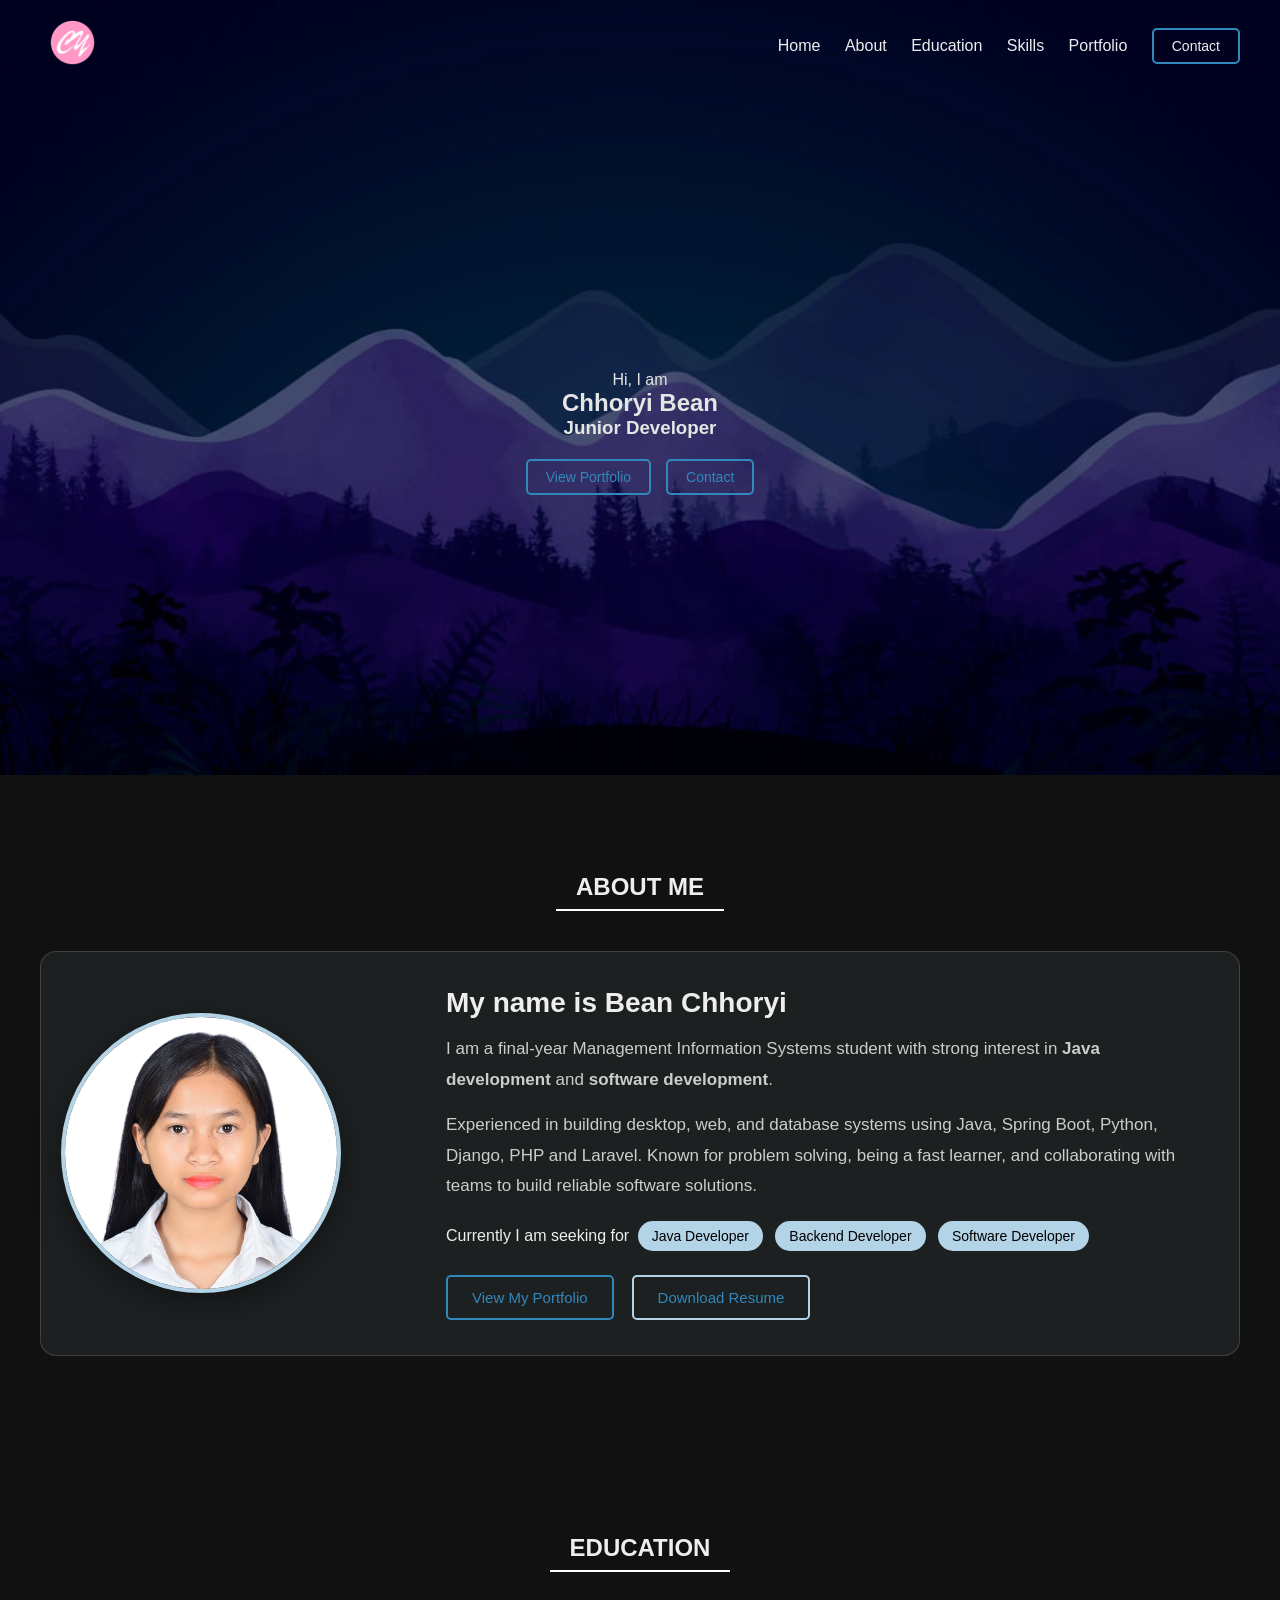
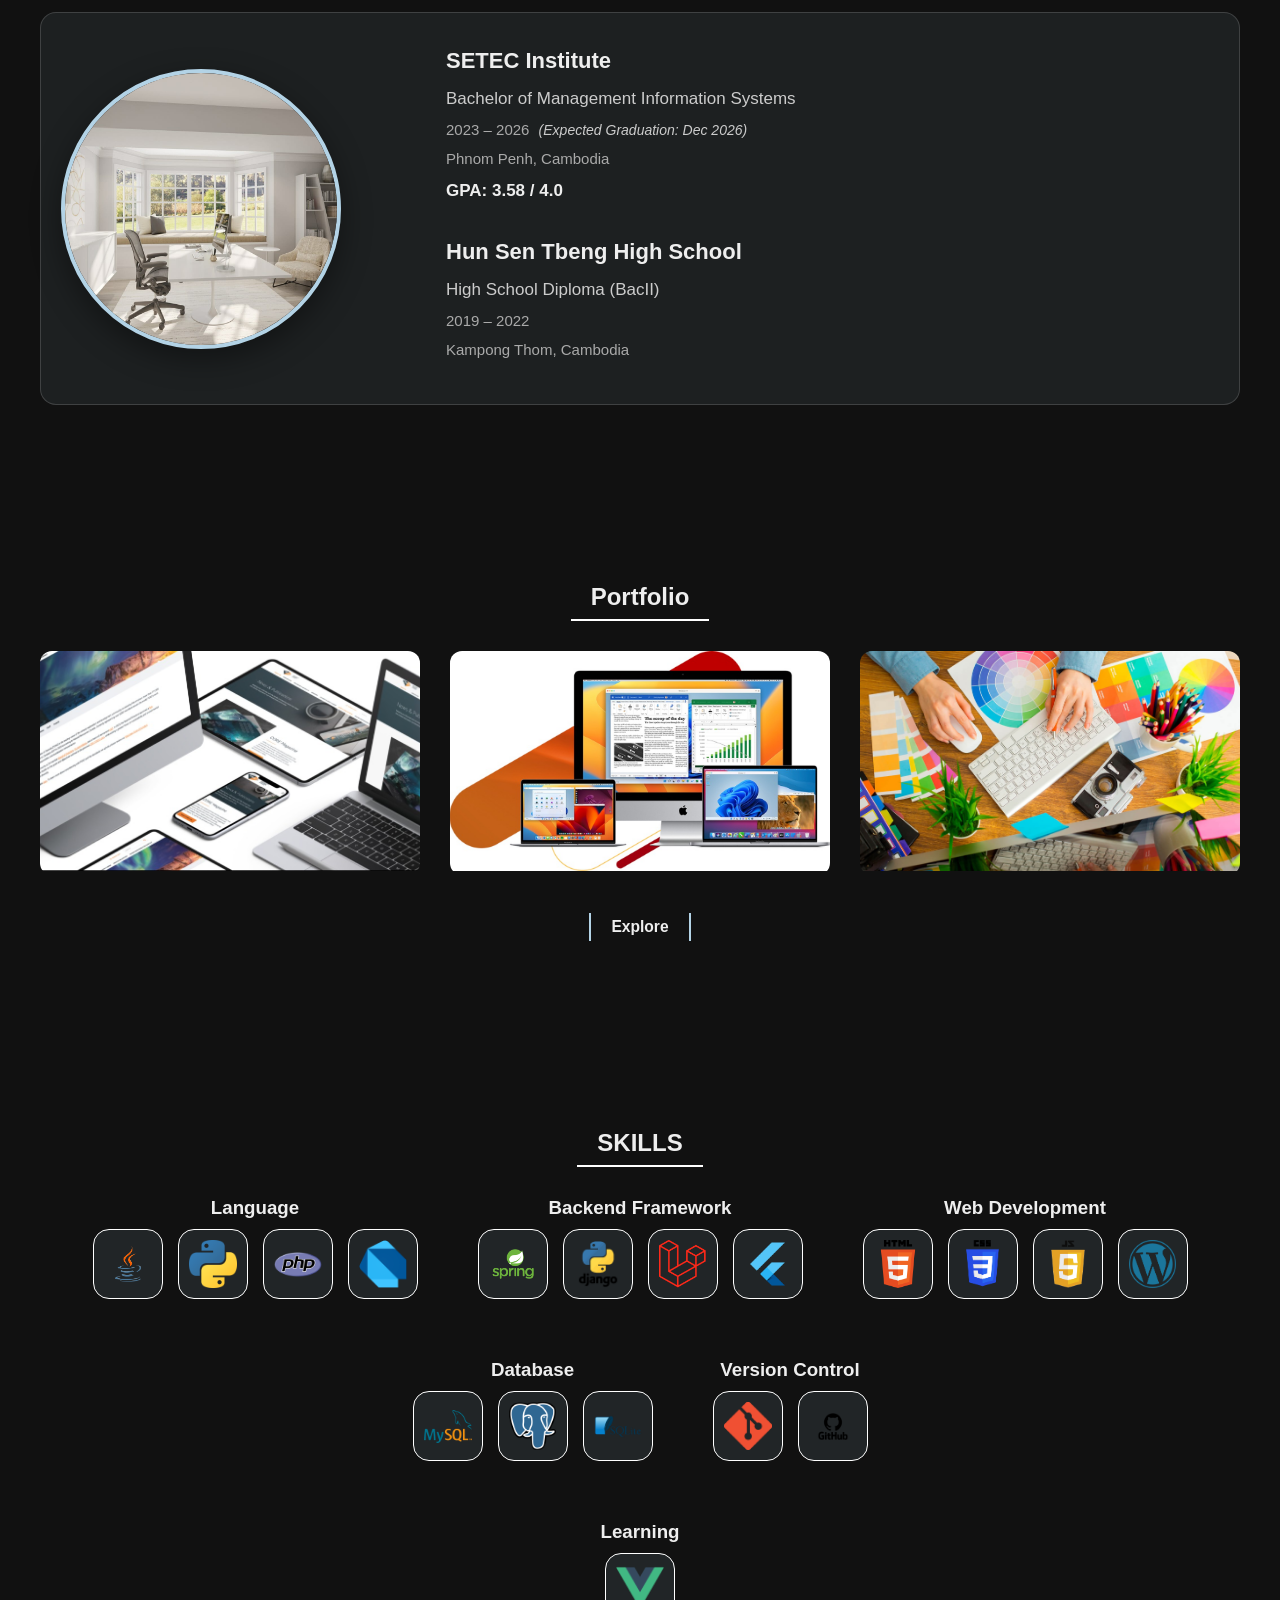
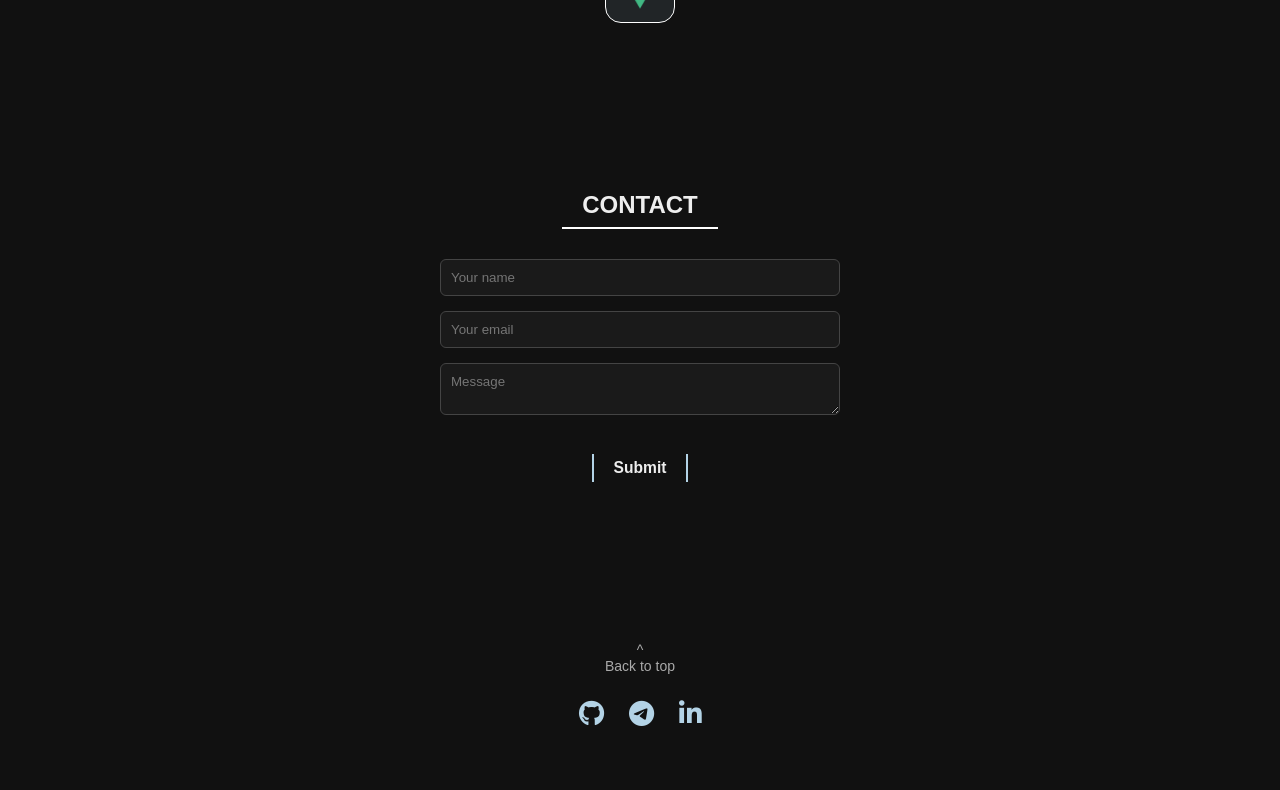
==== commit b1e736f2: "change description" ====
--- a/index.html
+++ b/index.html
@@ -53,13 +53,13 @@
 
         <div class="about-intro-card">
           <div class="about-intro-content">
-            <h3 class="about-greeting">👋 Hi, I'm Chhoryi Bean</h3>
+            <h3 class="about-greeting">My name is Bean Chhoryi</h3>
           </div>
 
           <div class="about-description-card">
             <p class="about-text">
               I am a final-year Management Information Systems student with strong interest in
-              <strong>Java development</strong> and <strong>full-stack software engineering</strong>.
+              <strong>Java development</strong> and <strong>software development</strong>.
             </p>
 
             <p class="about-text">
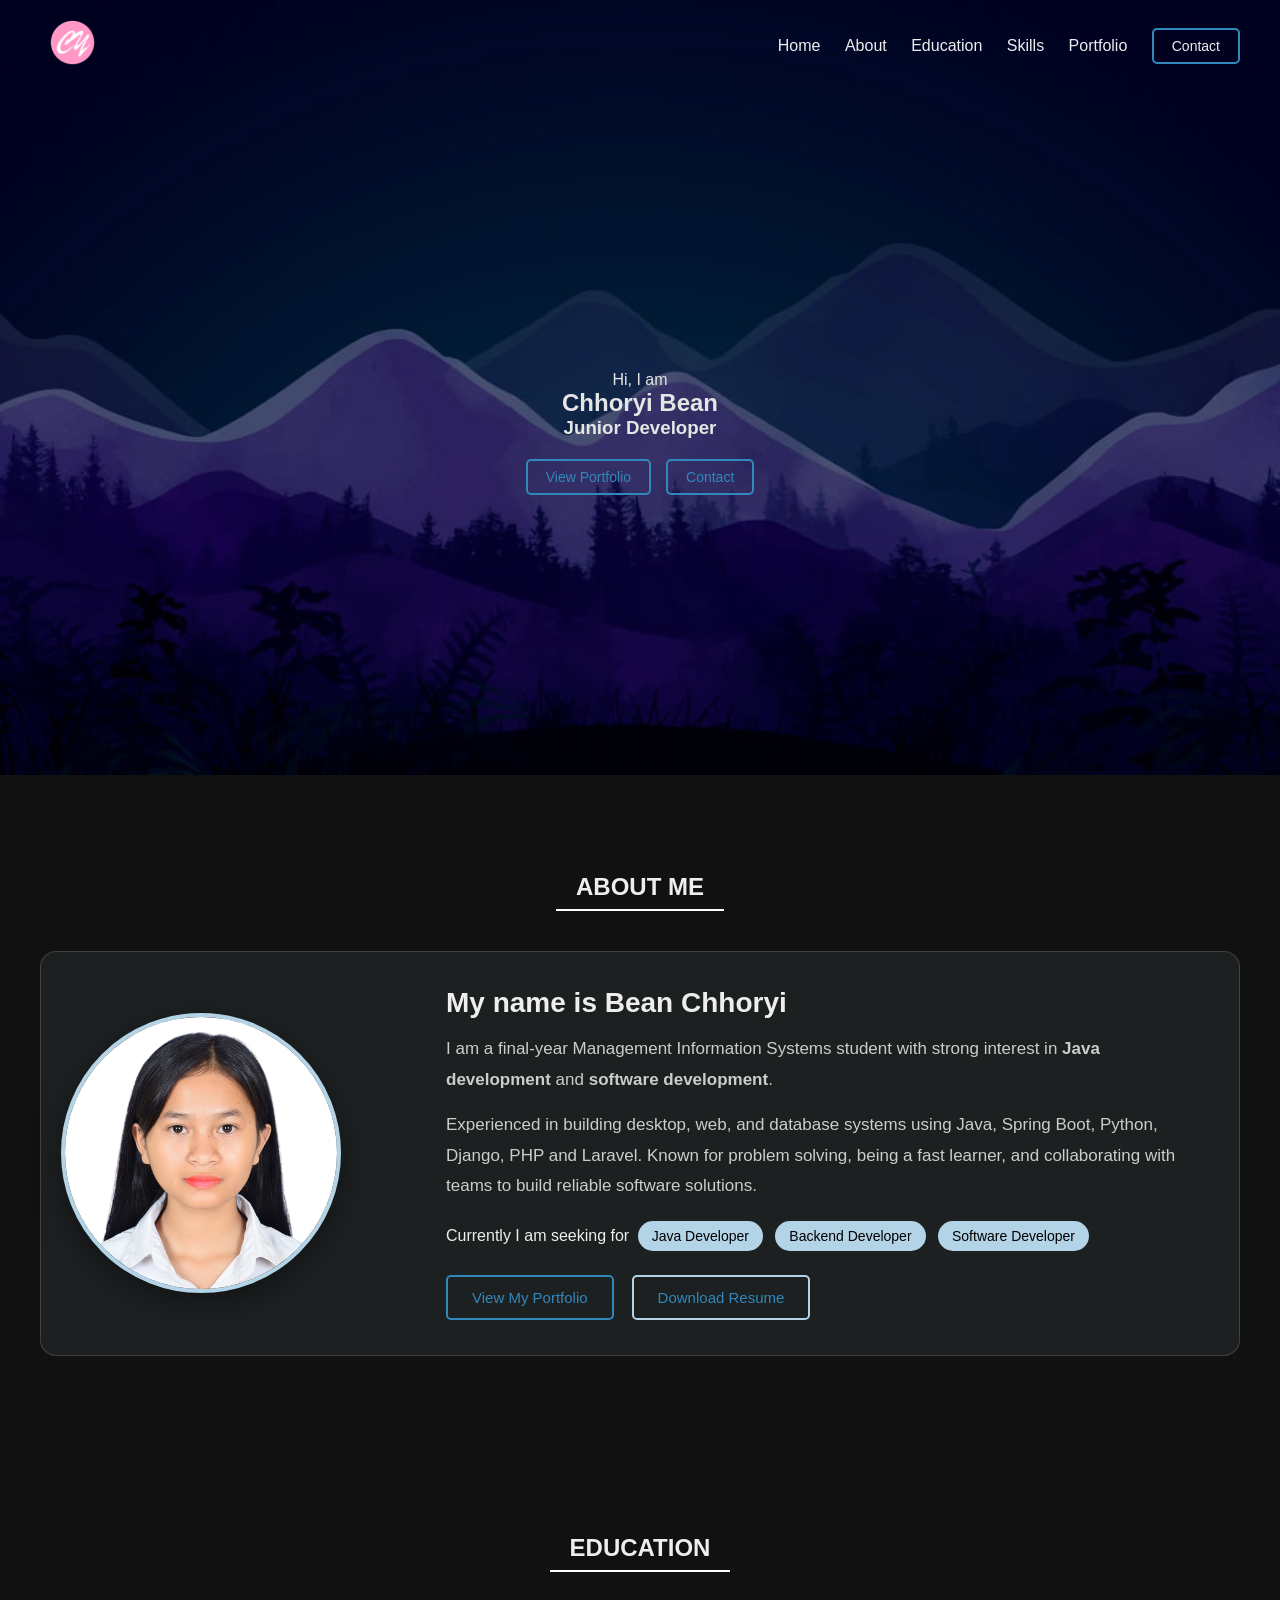
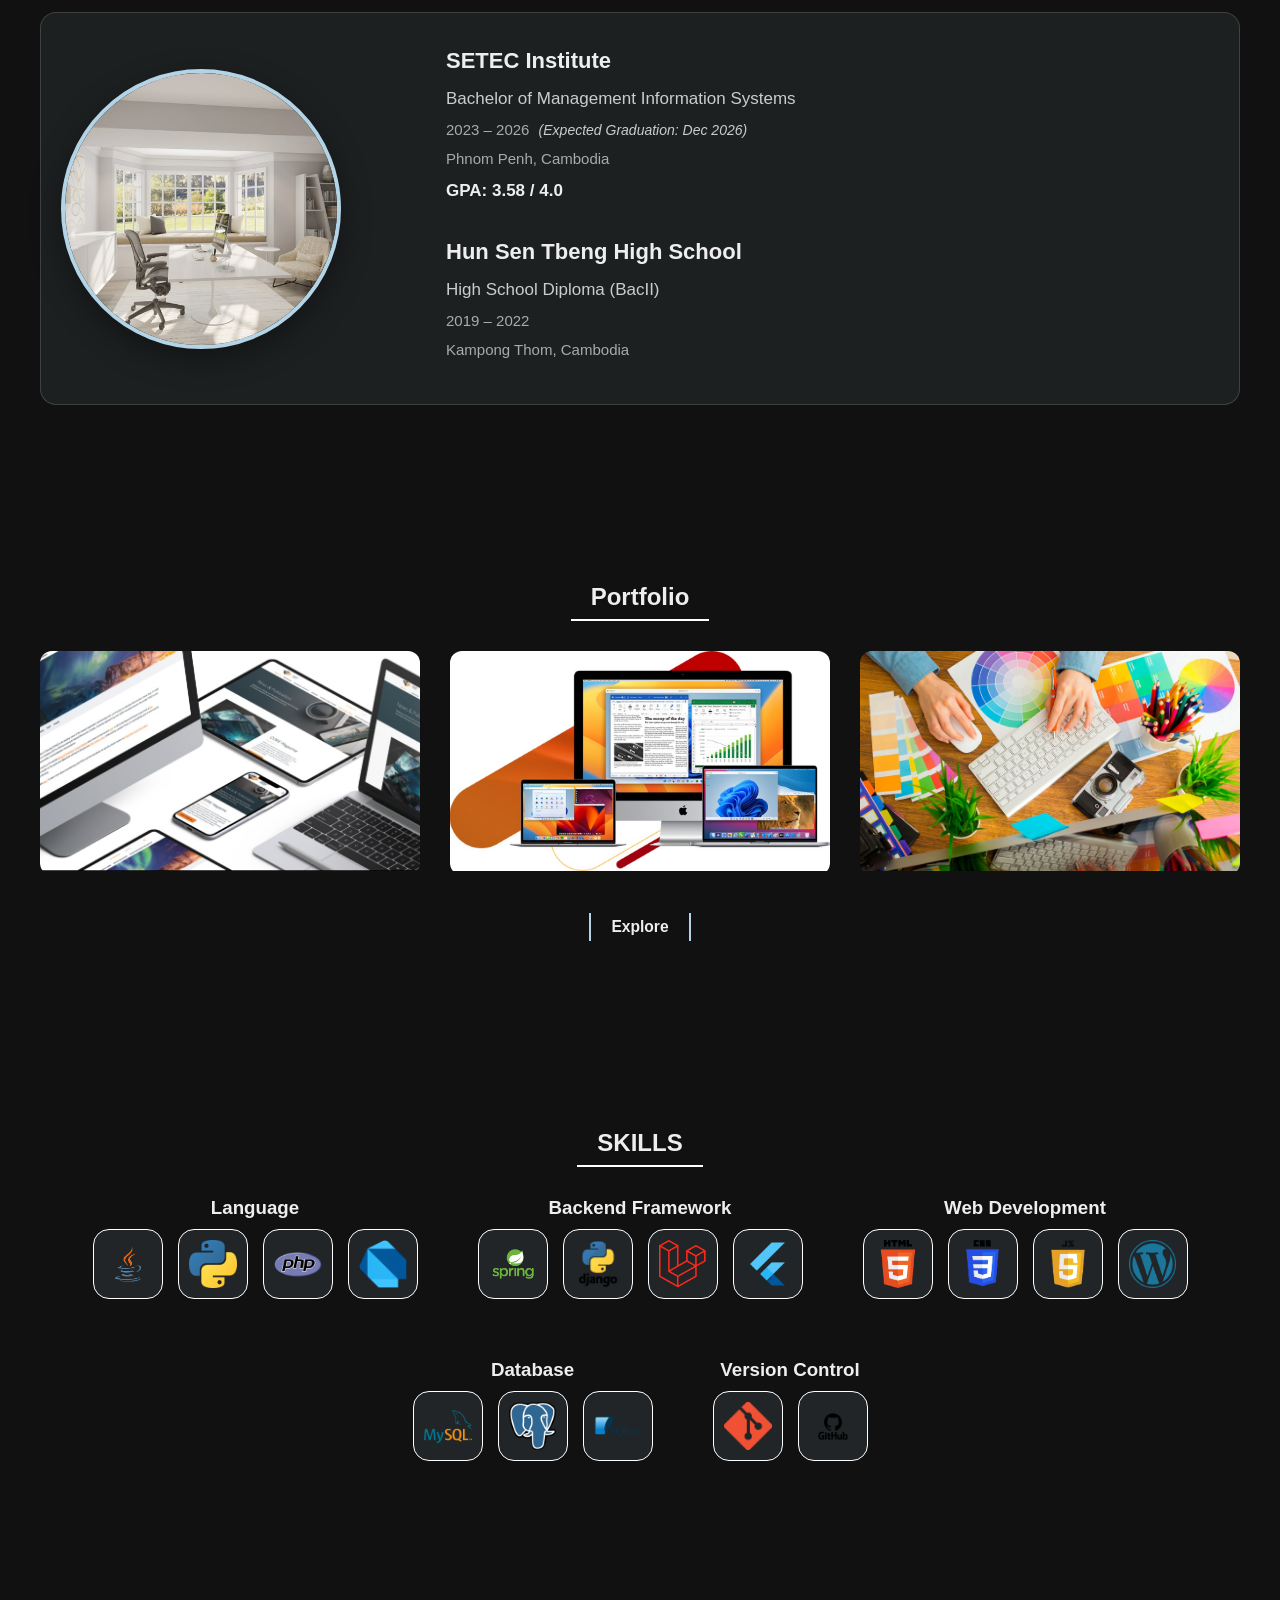
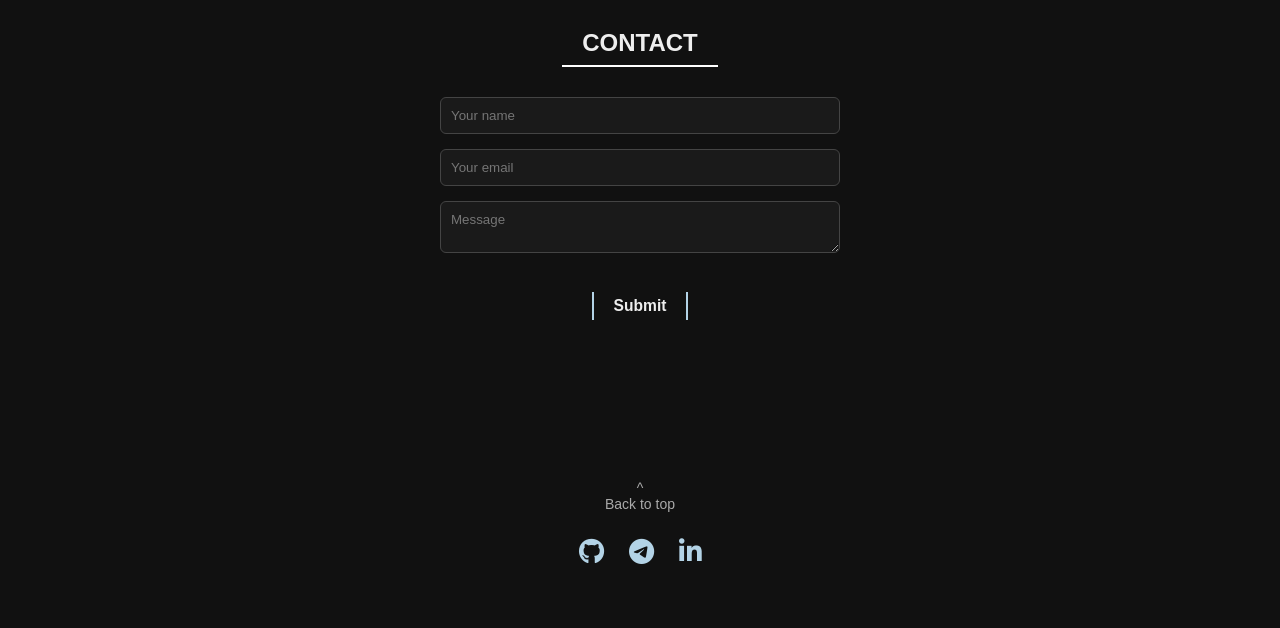
==== commit a67a0a59: "hide skill" ====
--- a/index.html
+++ b/index.html
@@ -199,7 +199,7 @@
         </div>
       </div>
 
-      <!-- Learning row -->
+      <!-- Learning row
       <div class="skills-row learning-row">
         <div class="skill-block">
           <h3>Learning</h3>
@@ -207,7 +207,7 @@
             <img src="assets/logo/vue.png" alt="Learning">
           </div>
         </div>
-      </div>
+      </div> -->
     </div>
   </div>
 
